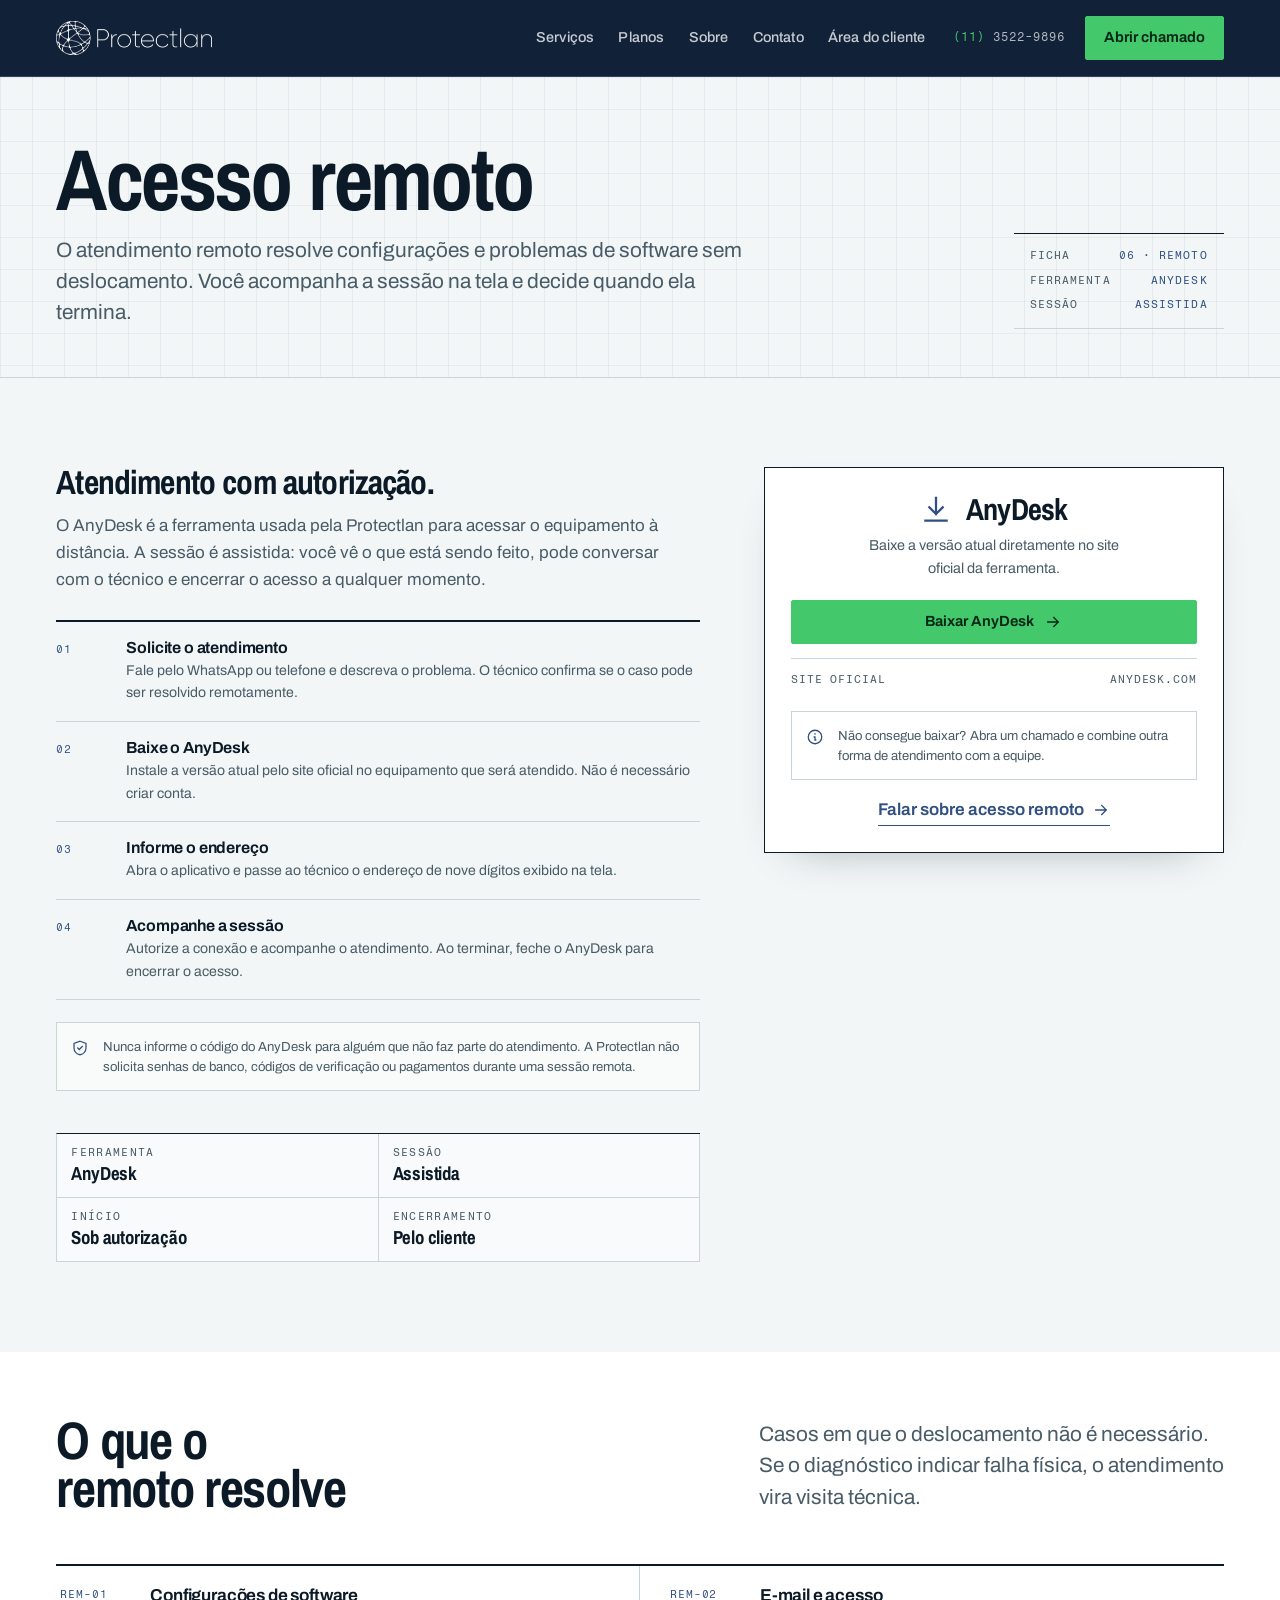
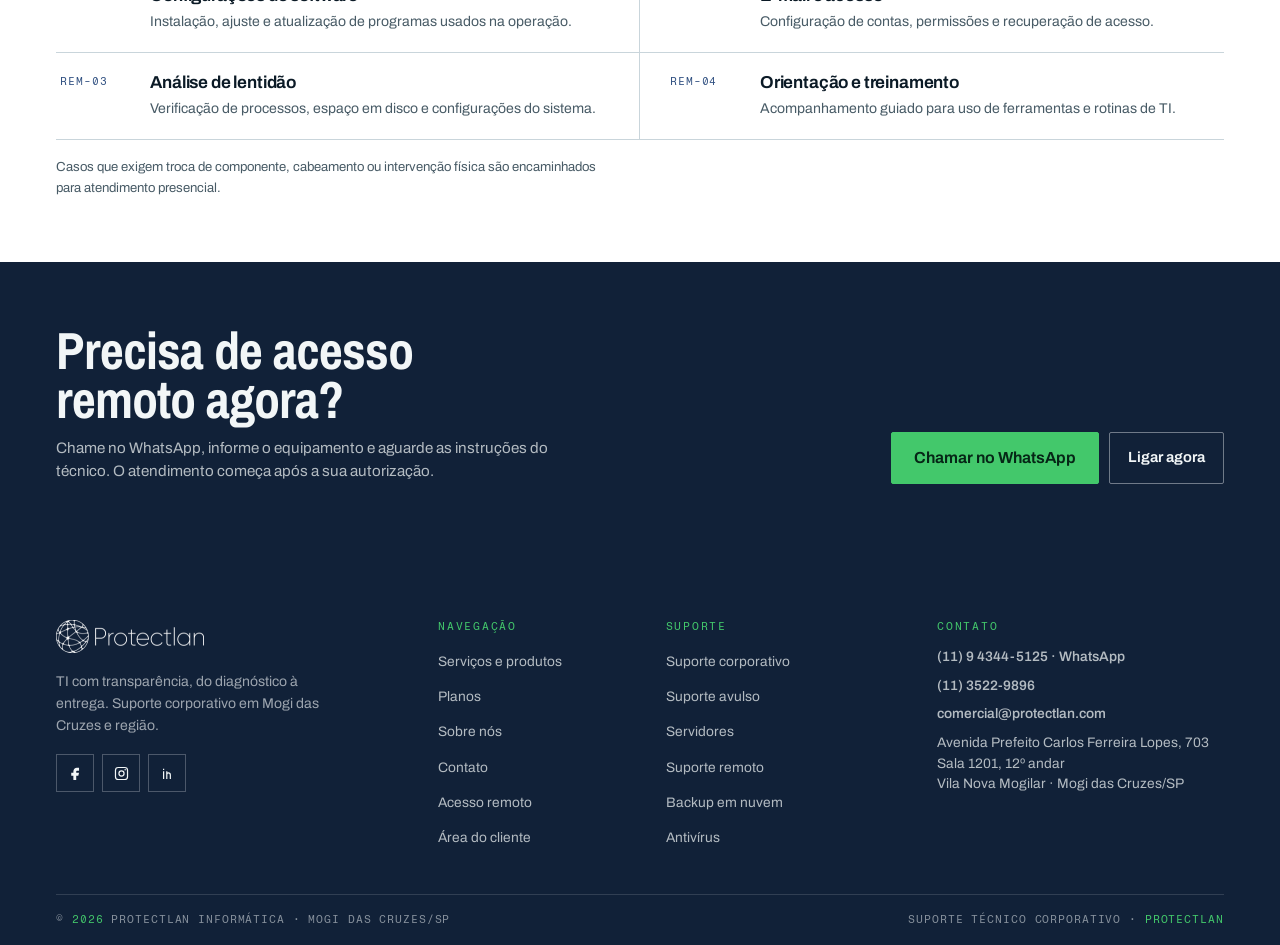
==== public/acesso-remoto.html @ d02d3105 "Site institucional da Protectlan" ====
<!DOCTYPE html>
<html lang="pt-BR" class="no-js">
<head>
<meta charset="utf-8">
<meta name="viewport" content="width=device-width, initial-scale=1">
<title>Acesso remoto — Protectlan Informática</title>
<meta name="description" content="Baixe o AnyDesk e saiba como funciona o atendimento remoto da Protectlan: sessão assistida, iniciada e encerrada com a sua autorização.">
<meta name="theme-color" content="#112138">
<meta property="og:type" content="website">
<meta property="og:locale" content="pt_BR">
<meta property="og:title" content="Acesso remoto — Protectlan Informática">
<meta property="og:description" content="Atendimento remoto com AnyDesk, sessão assistida e autorização do cliente.">
<link rel="icon" href="favicon.svg" type="image/svg+xml">
<link rel="preload" href="fonts/archivo-narrow-latin-wght-normal.woff2" as="font" type="font/woff2" crossorigin>
<link rel="preload" href="fonts/archivo-latin-wght-normal.woff2" as="font" type="font/woff2" crossorigin>
<link rel="stylesheet" href="assets/css/site.css">
<script>document.documentElement.classList.replace("no-js", "js");</script>
</head>
<body class="hide-float">
<a class="skip-link" href="#main">Pular para o conteúdo</a>

<header class="site-header" data-header>
  <div class="shell header-inner">
    <a class="brand" href="index.html" aria-label="Protectlan Informática — página inicial">
      <img src="brand/protectlan-branca.png" alt="Protectlan" width="296" height="66">
    </a>
    <nav class="nav" id="nav" aria-label="Navegação principal">
      <ul class="nav-list">
        <li><a href="servicos.html">Serviços</a></li>
        <li><a href="planos.html">Planos</a></li>
        <li><a href="sobre.html">Sobre</a></li>
        <li><a href="contato.html">Contato</a></li>
        <li><a href="area-cliente.html">Área do cliente</a></li>
        <li class="nav-mobile-only"><a href="tel:+551135229896">(11) 3522-9896</a></li>
      </ul>
      <div class="nav-foot">
        <a class="btn btn-primary" href="area-cliente.html#abrir">Abrir chamado
          <svg class="icon icon-arrow" viewBox="0 0 24 24" aria-hidden="true"><path d="M5 12h14M13 6l6 6-6 6"/></svg>
        </a>
      </div>
    </nav>
    <div class="header-actions">
      <a class="header-phone" href="tel:+551135229896"><span>(11)</span> 3522-9896</a>
      <a class="btn btn-primary header-cta" href="area-cliente.html#abrir">Abrir chamado</a>
    </div>
    <button class="menu-toggle" type="button" aria-expanded="false" aria-controls="nav" data-menu-toggle>
      <span class="sr-only">Abrir menu</span>
      <span class="menu-bars" aria-hidden="true"><i></i><i></i><i></i></span>
    </button>
  </div>
</header>

<main id="main">

  <section class="page-head sheet">
    <div class="shell page-head-grid">
      <div>
        <h1>Acesso remoto</h1>
        <p class="lede">O atendimento remoto resolve configurações e problemas de software sem deslocamento. Você acompanha a sessão na tela e decide quando ela termina.</p>
      </div>
      <div class="page-meta" role="group" aria-label="Informações da ficha de acesso remoto">
        <span class="meta-row"><span>Ficha</span><b>06 · Remoto</b></span>
        <span class="meta-row"><span>Ferramenta</span><b>AnyDesk</b></span>
        <span class="meta-row"><span>Sessão</span><b>Assistida</b></span>
      </div>
    </div>
  </section>

  <section class="section">
    <div class="shell remote-grid">
      <div data-reveal>
        <h2 class="h2-sm">Atendimento com autorização.</h2>
        <p class="remote-intro">O AnyDesk é a ferramenta usada pela Protectlan para acessar o equipamento à distância. A sessão é assistida: você vê o que está sendo feito, pode conversar com o técnico e encerrar o acesso a qualquer momento.</p>

        <div class="remote-steps">
          <article class="remote-step">
            <span class="step-code">01</span>
            <div>
              <h3>Solicite o atendimento</h3>
              <p>Fale pelo WhatsApp ou telefone e descreva o problema. O técnico confirma se o caso pode ser resolvido remotamente.</p>
            </div>
          </article>
          <article class="remote-step">
            <span class="step-code">02</span>
            <div>
              <h3>Baixe o AnyDesk</h3>
              <p>Instale a versão atual pelo site oficial no equipamento que será atendido. Não é necessário criar conta.</p>
            </div>
          </article>
          <article class="remote-step">
            <span class="step-code">03</span>
            <div>
              <h3>Informe o endereço</h3>
              <p>Abra o aplicativo e passe ao técnico o endereço de nove dígitos exibido na tela.</p>
            </div>
          </article>
          <article class="remote-step">
            <span class="step-code">04</span>
            <div>
              <h3>Acompanhe a sessão</h3>
              <p>Autorize a conexão e acompanhe o atendimento. Ao terminar, feche o AnyDesk para encerrar o acesso.</p>
            </div>
          </article>
        </div>

        <div class="security-note">
          <svg class="icon" viewBox="0 0 24 24" aria-hidden="true"><path d="M12 3l8 3v6c0 4.4-3.4 8.2-8 9-4.6-.8-8-4.6-8-9V6l8-3Z"/><path d="M9 12l2 2 4-4"/></svg>
          <span>Nunca informe o código do AnyDesk para alguém que não faz parte do atendimento. A Protectlan não solicita senhas de banco, códigos de verificação ou pagamentos durante uma sessão remota.</span>
        </div>

        <dl class="conditions">
          <div><dt>Ferramenta</dt><dd>AnyDesk</dd></div>
          <div><dt>Sessão</dt><dd>Assistida</dd></div>
          <div><dt>Início</dt><dd>Sob autorização</dd></div>
          <div><dt>Encerramento</dt><dd>Pelo cliente</dd></div>
        </dl>
      </div>

      <aside class="download-plate" data-reveal>
        <div class="download-head">
          <span class="download-mark" aria-hidden="true">
            <svg class="icon" viewBox="0 0 24 24"><path d="M12 3v12M7 10l5 5 5-5M4 20h16"/></svg>
          </span>
          <h2>AnyDesk</h2>
        </div>
        <p>Baixe a versão atual diretamente no site oficial da ferramenta.</p>
        <a class="btn btn-primary" href="https://anydesk.com/pt/downloads" target="_blank" rel="noopener">Baixar AnyDesk
          <svg class="icon icon-arrow" viewBox="0 0 24 24" aria-hidden="true"><path d="M5 12h14M13 6l6 6-6 6"/></svg>
        </a>
        <div class="download-meta">
          <span>Site oficial</span>
          <span>anydesk.com</span>
        </div>
        <div class="security-note download-note">
          <svg class="icon" viewBox="0 0 24 24" aria-hidden="true"><circle cx="12" cy="12" r="9"/><path d="M12 8h.01M11 12h1v4h1"/></svg>
          <span>Não consegue baixar? Abra um chamado e combine outra forma de atendimento com a equipe.</span>
        </div>
        <a class="link-arrow download-link" href="contato.html?assunto=acesso">Falar sobre acesso remoto <svg class="icon" viewBox="0 0 24 24" aria-hidden="true"><path d="M5 12h14M13 6l6 6-6 6"/></svg></a>
      </aside>
    </div>
  </section>

  <section class="section-tight band-white">
    <div class="shell">
      <div class="section-head" data-reveal>
        <h2>O que o remoto resolve</h2>
        <p class="lede">Casos em que o deslocamento não é necessário. Se o diagnóstico indicar falha física, o atendimento vira visita técnica.</p>
      </div>
      <div class="solution-grid" data-reveal>
        <article class="solution">
          <span class="solution-code">REM-01</span>
          <div><h3>Configurações de software</h3><p>Instalação, ajuste e atualização de programas usados na operação.</p></div>
        </article>
        <article class="solution">
          <span class="solution-code">REM-02</span>
          <div><h3>E-mail e acesso</h3><p>Configuração de contas, permissões e recuperação de acesso.</p></div>
        </article>
        <article class="solution">
          <span class="solution-code">REM-03</span>
          <div><h3>Análise de lentidão</h3><p>Verificação de processos, espaço em disco e configurações do sistema.</p></div>
        </article>
        <article class="solution">
          <span class="solution-code">REM-04</span>
          <div><h3>Orientação e treinamento</h3><p>Acompanhamento guiado para uso de ferramentas e rotinas de TI.</p></div>
        </article>
      </div>
      <p class="remote-footnote">Casos que exigem troca de componente, cabeamento ou intervenção física são encaminhados para atendimento presencial.</p>
    </div>
  </section>

  <section class="band band-ink section-tight">
    <div class="shell cta-strip">
      <div>
        <h2>Precisa de acesso remoto agora?</h2>
        <p>Chame no WhatsApp, informe o equipamento e aguarde as instruções do técnico. O atendimento começa após a sua autorização.</p>
      </div>
      <div class="actions">
        <a class="btn btn-primary btn-lg" href="https://wa.me/5511943445125?text=Ol%C3%A1%21%20Preciso%20de%20atendimento%20remoto%20da%20Protectlan." target="_blank" rel="noopener">Chamar no WhatsApp</a>
        <a class="btn btn-outline-light" href="tel:+551135229896">Ligar agora</a>
      </div>
    </div>
  </section>

</main>

<footer class="site-footer">
  <div class="shell">
    <div class="footer-grid">
      <div class="footer-brand">
        <img src="brand/protectlan-branca.png" alt="Protectlan" width="296" height="66" loading="lazy" decoding="async">
        <p>TI com transparência, do diagnóstico à entrega. Suporte corporativo em Mogi das Cruzes e região.</p>
        <div class="socials">
          <a href="https://www.facebook.com/Protectlan" target="_blank" rel="noopener" aria-label="Protectlan no Facebook"><svg class="icon" viewBox="0 0 24 24" aria-hidden="true"><path d="M14 8h3V4h-3c-2.8 0-5 2.2-5 5v2H6v4h3v6h4v-6h3l1-4h-4V9c0-.6.4-1 1-1Z" fill="currentColor" stroke="none"/></svg></a>
          <a href="https://www.instagram.com/protectlan.sp/" target="_blank" rel="noopener" aria-label="Protectlan no Instagram"><svg class="icon" viewBox="0 0 24 24" aria-hidden="true"><rect x="3.5" y="3.5" width="17" height="17" rx="4"/><circle cx="12" cy="12" r="3.6"/><circle cx="17.2" cy="6.8" r="1" fill="currentColor" stroke="none"/></svg></a>
          <a href="https://www.linkedin.com/company/protectlan" target="_blank" rel="noopener" aria-label="Protectlan no LinkedIn"><svg class="icon" viewBox="0 0 24 24" aria-hidden="true"><path d="M6.5 9.5V19M6.5 6.2v.1M11 19v-5.4c0-1.7 1-2.6 2.4-2.6 1.5 0 2.6 1 2.6 3V19M11 9.5V19"/></svg></a>
        </div>
      </div>
      <div class="footer-col">
        <h3>Navegação</h3>
        <ul>
          <li><a href="servicos.html">Serviços e produtos</a></li>
          <li><a href="planos.html">Planos</a></li>
          <li><a href="sobre.html">Sobre nós</a></li>
          <li><a href="contato.html">Contato</a></li>
          <li><a href="acesso-remoto.html">Acesso remoto</a></li>
          <li><a href="area-cliente.html">Área do cliente</a></li>
        </ul>
      </div>
      <div class="footer-col">
        <h3>Suporte</h3>
        <ul>
          <li><a href="servicos.html#corporativo">Suporte corporativo</a></li>
          <li><a href="servicos.html#avulso">Suporte avulso</a></li>
          <li><a href="servicos.html#servidores">Servidores</a></li>
          <li><a href="servicos.html#remoto">Suporte remoto</a></li>
          <li><a href="servicos.html#backup">Backup em nuvem</a></li>
          <li><a href="servicos.html#antivirus">Antivírus</a></li>
        </ul>
      </div>
      <div class="footer-col footer-contact">
        <h3>Contato</h3>
        <ul>
          <li><a href="https://wa.me/5511943445125" target="_blank" rel="noopener">(11) 9 4344-5125 · WhatsApp</a></li>
          <li><a href="tel:+551135229896">(11) 3522-9896</a></li>
          <li><a href="mailto:comercial@protectlan.com">comercial@protectlan.com</a></li>
          <li><address>Avenida Prefeito Carlos Ferreira Lopes, 703<br>Sala 1201, 12º andar<br>Vila Nova Mogilar · Mogi das Cruzes/SP</address></li>
        </ul>
      </div>
    </div>
    <div class="footer-bottom">
      <p>© <span data-year>2026</span> Protectlan Informática · Mogi das Cruzes/SP</p>
      <p>Suporte técnico corporativo · <span>Protectlan</span></p>
    </div>
  </div>
</footer>

<a class="wa-float" href="https://wa.me/5511943445125?text=Ol%C3%A1%21%20Vim%20pelo%20site%20da%20Protectlan%20e%20gostaria%20de%20falar%20sobre%20suporte%20de%20TI." target="_blank" rel="noopener" aria-label="Falar com a Protectlan no WhatsApp">
  <svg class="icon wa-icon" viewBox="0 0 24 24" aria-hidden="true"><path d="M20 11.2a7.7 7.7 0 0 1-11.4 6.8L4 19.5l1.5-4.4A7.7 7.7 0 1 1 20 11.2Z"/><path d="M9.2 8.6c.2 2.7 2.1 4.8 4.8 5.2"/></svg>
  <span>WhatsApp</span>
</a>

<script src="assets/js/site.js"></script>
</body>
</html>
---- public/assets/css/site.css ----
/* ==========================================================================
   Protectlan — Catálogo Técnico
   Static, multipage, no build step. One stylesheet for every surface.
   ========================================================================== */

@font-face {
  font-family: "Archivo";
  src: url("../../fonts/archivo-latin-wght-normal.woff2") format("woff2");
  font-weight: 100 900;
  font-style: normal;
  font-display: swap;
}
@font-face {
  font-family: "Archivo Narrow";
  src: url("../../fonts/archivo-narrow-latin-wght-normal.woff2") format("woff2");
  font-weight: 100 900;
  font-style: normal;
  font-display: swap;
}
@font-face {
  font-family: "Fragment Mono";
  src: url("../../fonts/fragment-mono-latin-400-normal.woff2") format("woff2");
  font-weight: 400;
  font-style: normal;
  font-display: swap;
}

:root {
  --paper: #f2f6f7;
  --paper-2: #e8eef0;
  --sheet: #ffffff;
  --ink: #0b1a26;
  --navy: #112138;
  --blue: #305081;
  --blue-soft: #dbe5ec;
  --green: #43c86b;
  --green-dark: #217a44;
  --green-ink: #062616;
  --yellow: #ffe45e;
  --rule: #c9d5db;
  --rule-soft: #dfe7ea;
  --muted: #485b66;
  --muted-2: #5f727c;
  --danger: #a3261d;
  --danger-soft: #fbeae8;
  --focus: #1f5fbf;

  --font-body: "Archivo", "Segoe UI", Arial, sans-serif;
  --font-display: "Archivo Narrow", "Arial Narrow", Arial, sans-serif;
  --font-mono: "Fragment Mono", "Courier New", monospace;

  --shell: 1320px;
  --gutter: clamp(20px, 4.4vw, 64px);
  --header-h: 76px;
  --radius: 2px;

  --step--1: 0.78rem;
  --step-0: 1.0625rem;
  --step-1: clamp(1.2rem, 1.05rem + 0.55vw, 1.45rem);
  --step-2: clamp(1.55rem, 1.25rem + 1.2vw, 2.1rem);
  --step-3: clamp(2.1rem, 1.5rem + 2.6vw, 3.3rem);
  --step-4: clamp(2.8rem, 1.7rem + 4.7vw, 5.4rem);

  --space-1: 0.4rem;
  --space-2: 0.75rem;
  --space-3: 1.15rem;
  --space-4: 1.75rem;
  --space-5: 2.6rem;
  --space-6: clamp(3.5rem, 7vw, 7rem);

  --shadow-plate: 0 30px 70px -42px rgba(11, 26, 38, 0.55);
  --shadow-soft: 0 18px 44px -30px rgba(11, 26, 38, 0.45);
}

/* Reset ------------------------------------------------------------------ */
*,
*::before,
*::after { box-sizing: border-box; }

html {
  color: var(--ink);
  -webkit-text-size-adjust: 100%;
  scroll-behavior: smooth;
  scroll-padding-top: calc(var(--header-h) + 24px);
}

body {
  margin: 0;
  background: var(--paper);
  color: var(--ink);
  font-family: var(--font-body);
  font-size: var(--step-0);
  line-height: 1.6;
  text-rendering: optimizeLegibility;
  -webkit-font-smoothing: antialiased;
  overflow-x: hidden;
}

body.nav-open { overflow: hidden; }

img,
svg { max-width: 100%; }

img { height: auto; display: block; }

h1, h2, h3, h4, p, ul, ol, dl, dd, figure, blockquote { margin: 0; }

ul, ol { padding: 0; list-style: none; }

a {
  color: var(--blue);
  text-decoration-thickness: 1px;
  text-underline-offset: 4px;
}

a:hover { color: var(--ink); }

button,
input,
select,
textarea { font: inherit; color: inherit; }

button { cursor: pointer; }

::selection {
  background: var(--yellow);
  color: var(--ink);
}

:focus-visible {
  outline: 2px solid var(--focus);
  outline-offset: 3px;
  border-radius: 1px;
}

.site-header :focus-visible,
.band-ink :focus-visible,
.site-footer :focus-visible {
  outline-color: var(--yellow);
}

html {
  scrollbar-color: var(--blue) var(--paper-2);
  scrollbar-width: thin;
}
::-webkit-scrollbar { width: 12px; height: 12px; }
::-webkit-scrollbar-track { background: var(--paper-2); }
::-webkit-scrollbar-thumb {
  background: var(--blue);
  border: 3px solid var(--paper-2);
}

/* Utilities --------------------------------------------------------------- */
.shell {
  width: min(calc(100% - (var(--gutter) * 2)), var(--shell));
  margin-inline: auto;
}

.sr-only {
  position: absolute;
  width: 1px; height: 1px;
  padding: 0; margin: -1px;
  overflow: hidden;
  clip: rect(0 0 0 0);
  white-space: nowrap;
  border: 0;
}

.skip-link {
  position: fixed;
  top: 10px; left: 10px;
  z-index: 200;
  transform: translateY(-180%);
  background: var(--yellow);
  color: var(--ink);
  padding: 12px 18px;
  font-family: var(--font-mono);
  font-size: 0.8rem;
  text-decoration: none;
  border: 1px solid var(--ink);
}
.skip-link:focus { transform: translateY(0); }

.mono {
  font-family: var(--font-mono);
  font-size: 0.75rem;
  letter-spacing: 0.14em;
  text-transform: uppercase;
}

.icon {
  width: 18px;
  height: 18px;
  flex: none;
  fill: none;
  stroke: currentColor;
  stroke-width: 1.7;
  stroke-linecap: square;
  stroke-linejoin: miter;
}

.icon--sm { width: 14px; height: 14px; }
.icon--lg { width: 22px; height: 22px; }

.sheet {
  background-color: var(--paper);
  background-image:
    linear-gradient(to right, rgba(48, 80, 129, 0.07) 1px, transparent 1px),
    linear-gradient(to bottom, rgba(48, 80, 129, 0.07) 1px, transparent 1px);
  background-size: 32px 32px;
}

.band { padding-block: var(--space-6); }
.band-ink {
  background: var(--navy);
  color: var(--paper);
}
.band-ink a { color: var(--paper); }
.band-blue {
  background: var(--blue);
  color: var(--sheet);
}
.band-blue a { color: var(--sheet); }
.band-white { background: var(--sheet); }

.cta-strip {
  display: grid;
  grid-template-columns: minmax(0, 1.4fr) auto;
  gap: clamp(24px, 4vw, 60px);
  align-items: end;
}
.cta-strip h2 {
  max-width: 16ch;
  font-family: var(--font-display);
  font-size: clamp(2rem, 1.5rem + 2.2vw, 3.4rem);
  font-weight: 700;
  line-height: 0.95;
  letter-spacing: -0.02em;
}
.cta-strip p {
  margin-top: 12px;
  max-width: 56ch;
  color: rgba(242, 246, 247, 0.72);
  font-size: 0.95rem;
  line-height: 1.55;
}
.cta-strip .actions {
  display: flex;
  flex-wrap: wrap;
  gap: 10px;
}

.rule-top { border-top: 1px solid var(--rule); }
.rule-ink { border-top: 2px solid var(--ink); }

/* Typography -------------------------------------------------------------- */
.display {
  font-family: var(--font-display);
  font-weight: 700;
  line-height: 0.9;
  letter-spacing: -0.025em;
  text-wrap: balance;
}

h1, .h1 {
  font-family: var(--font-display);
  font-weight: 700;
  font-size: var(--step-4);
  line-height: 0.88;
  letter-spacing: -0.03em;
  text-wrap: balance;
}

h2, .h2 {
  font-family: var(--font-display);
  font-weight: 700;
  font-size: var(--step-3);
  line-height: 0.92;
  letter-spacing: -0.025em;
  text-wrap: balance;
}

h3, .h3 {
  font-family: var(--font-body);
  font-weight: 650;
  font-size: var(--step-1);
  line-height: 1.2;
  letter-spacing: -0.01em;
}

.lede {
  font-size: clamp(1.1rem, 1rem + 0.5vw, 1.3rem);
  line-height: 1.5;
  color: var(--muted);
  max-width: 60ch;
}

.text-blue { color: var(--blue); }
.text-green { color: var(--green-dark); }
.text-muted { color: var(--muted); }

.code {
  font-family: var(--font-mono);
  font-size: 0.75rem;
  letter-spacing: 0.12em;
  color: var(--blue);
  white-space: nowrap;
}

/* Header ------------------------------------------------------------------ */
.site-header {
  position: sticky;
  top: 0;
  z-index: 90;
  background: var(--navy);
  color: var(--paper);
  border-bottom: 1px solid rgba(242, 246, 247, 0.16);
  transition: box-shadow 180ms ease, background-color 180ms ease;
}
.site-header.is-stuck {
  box-shadow: 0 18px 40px -32px rgba(0, 0, 0, 0.8);
  background: #0c1927;
}

.header-inner {
  height: var(--header-h);
  display: flex;
  align-items: center;
  gap: 28px;
}

.brand {
  display: inline-flex;
  align-items: center;
  color: var(--paper);
  flex: none;
}
.brand img {
  width: 156px;
  height: auto;
}

.nav {
  margin-left: auto;
  display: flex;
  align-items: center;
  gap: 30px;
}

.nav-list {
  display: flex;
  align-items: center;
  gap: clamp(14px, 1.9vw, 30px);
}

.nav-list a {
  position: relative;
  display: inline-block;
  padding: 8px 0;
  color: rgba(242, 246, 247, 0.8);
  font-size: 0.9rem;
  font-weight: 520;
  letter-spacing: 0.01em;
  text-decoration: none;
  transition: color 160ms ease;
}
.nav-list a:hover { color: var(--sheet); }
.nav-list a[aria-current="page"] { color: var(--sheet); }
.nav-list a[aria-current="page"]::after {
  content: "";
  position: absolute;
  left: 0; right: 0; bottom: 0;
  height: 2px;
  background: var(--green);
}
.nav-list a::after {
  content: "";
  position: absolute;
  left: 0; right: 100%; bottom: 0;
  height: 2px;
  background: var(--green);
  transition: right 220ms cubic-bezier(0.2, 0.8, 0.2, 1);
}
.nav-list a:hover::after { right: 0; }
.nav-list a[aria-current="page"]:hover::after { right: 0; }

.nav-mobile-only,
.nav-foot { display: none; }

.header-actions {
  display: flex;
  align-items: center;
  gap: 20px;
  flex: none;
}

.header-phone {
  color: rgba(242, 246, 247, 0.72);
  font-family: var(--font-mono);
  font-size: 0.75rem;
  letter-spacing: 0.08em;
  text-decoration: none;
  white-space: nowrap;
}
.header-phone span { color: var(--green); }
.header-phone:hover { color: var(--sheet); }

.header-cta {
  padding: 11px 16px;
  font-size: 0.82rem;
}

.menu-toggle {
  display: none;
  width: 44px;
  height: 44px;
  margin-left: auto;
  padding: 0;
  background: transparent;
  border: 1px solid rgba(242, 246, 247, 0.32);
  border-radius: var(--radius);
  color: var(--paper);
  align-items: center;
  justify-content: center;
  flex: none;
}

.menu-bars {
  display: grid;
  gap: 4px;
  width: 18px;
}
.menu-bars i {
  display: block;
  height: 1.5px;
  background: currentColor;
  transition: transform 200ms ease, opacity 200ms ease;
}
body.nav-open .menu-bars i:nth-child(1) { transform: translateY(5.5px) rotate(45deg); }
body.nav-open .menu-bars i:nth-child(2) { opacity: 0; }
body.nav-open .menu-bars i:nth-child(3) { transform: translateY(-5.5px) rotate(-45deg); }

/* Buttons ----------------------------------------------------------------- */
.btn {
  display: inline-flex;
  align-items: center;
  justify-content: center;
  gap: 10px;
  min-height: 44px;
  padding: 12px 18px;
  border: 1px solid transparent;
  border-radius: var(--radius);
  font-family: var(--font-body);
  font-size: 0.92rem;
  font-weight: 640;
  line-height: 1.2;
  text-align: center;
  text-decoration: none;
  white-space: nowrap;
  transition: background-color 160ms ease, color 160ms ease,
              border-color 160ms ease, transform 160ms ease;
}
.btn:active { transform: translateY(1px); }

.btn-primary {
  background: var(--green);
  border-color: var(--green);
  color: var(--green-ink);
}
.btn-primary:hover {
  background: #52d67a;
  border-color: #52d67a;
  color: var(--green-ink);
}
.band-ink .btn-primary,
.band-ink .btn-primary:hover,
.band-blue .btn-primary,
.band-blue .btn-primary:hover,
.site-footer .btn-primary,
.site-footer .btn-primary:hover {
  color: var(--green-ink);
}

.band-ink .btn-light,
.band-blue .btn-light,
.site-footer .btn-light {
  color: var(--ink);
}

.btn-ghost {
  background: transparent;
  border-color: var(--ink);
  color: var(--ink);
}
.btn-ghost:hover {
  background: var(--ink);
  border-color: var(--ink);
  color: var(--sheet);
}

.btn-blue {
  background: var(--blue);
  border-color: var(--blue);
  color: var(--sheet);
}
.btn-blue:hover { background: var(--ink); border-color: var(--ink); color: var(--sheet); }

.btn-light {
  background: var(--paper);
  border-color: var(--paper);
  color: var(--ink);
}
.btn-light:hover { background: var(--yellow); border-color: var(--yellow); color: var(--ink); }

.btn-outline-light {
  background: transparent;
  border-color: rgba(242, 246, 247, 0.42);
  color: var(--paper);
}
.btn-outline-light:hover {
  background: rgba(242, 246, 247, 0.1);
  border-color: var(--paper);
  color: var(--sheet);
}

.btn-lg {
  min-height: 52px;
  padding: 15px 22px;
  font-size: 1rem;
}

.btn-sm {
  min-height: 38px;
  padding: 9px 13px;
  font-size: 0.82rem;
}

.btn .icon { transition: transform 180ms ease; }
.btn:hover .icon-arrow { transform: translateX(3px); }

.link-arrow {
  display: inline-flex;
  align-items: center;
  gap: 8px;
  font-weight: 620;
  text-decoration: none;
  border-bottom: 1px solid currentColor;
  padding-bottom: 2px;
}
.link-arrow .icon { transition: transform 180ms ease; }
.link-arrow:hover .icon { transform: translateX(3px); }

/* Hero -------------------------------------------------------------------- */
.hero {
  position: relative;
  padding-block: clamp(34px, 5vw, 64px) clamp(56px, 7vw, 92px);
  border-bottom: 1px solid var(--rule);
}

.hero-grid {
  display: grid;
  grid-template-columns: minmax(0, 5fr) minmax(0, 7fr);
  gap: clamp(30px, 4.5vw, 72px);
  align-items: center;
}

.hero-copy { min-width: 0; }

.hero h1 {
  max-width: 12ch;
}

.hero h1 .ink-blue {
  color: var(--blue);
}

.hero-sub {
  margin-top: var(--space-4);
  max-width: 46ch;
  font-size: clamp(1.02rem, 0.98rem + 0.3vw, 1.15rem);
  line-height: 1.55;
  color: var(--muted);
}

.hero-actions {
  display: flex;
  flex-wrap: wrap;
  gap: 12px;
  margin-top: var(--space-4);
}

.conditions {
  display: grid;
  grid-template-columns: repeat(2, minmax(0, 1fr));
  margin-top: var(--space-5);
  border-top: 1px solid var(--ink);
  border-left: 1px solid var(--rule);
  background: rgba(255, 255, 255, 0.44);
}
.conditions > div {
  padding: 12px 14px 13px;
  border-right: 1px solid var(--rule);
  border-bottom: 1px solid var(--rule);
}
.conditions dt {
  font-family: var(--font-mono);
  font-size: 0.6875rem;
  line-height: 1.3;
  letter-spacing: 0.12em;
  text-transform: uppercase;
  color: var(--muted);
}
.conditions dd {
  margin-top: 3px;
  font-family: var(--font-display);
  font-weight: 700;
  font-size: 1.18rem;
  line-height: 1.1;
  letter-spacing: -0.01em;
}

/* Diagram plate ----------------------------------------------------------- */
.plate {
  background: var(--sheet);
  border: 1px solid var(--ink);
  box-shadow: var(--shadow-plate);
  min-width: 0;
}

.plate-head,
.plate-foot {
  display: flex;
  align-items: center;
  justify-content: space-between;
  gap: 16px;
  font-family: var(--font-mono);
  font-size: 0.6875rem;
  line-height: 1.3;
  letter-spacing: 0.12em;
  text-transform: uppercase;
}
.plate-head {
  padding: 12px 16px;
  border-bottom: 1px solid var(--rule);
  color: var(--muted);
}
.plate-head b { color: var(--ink); font-weight: 400; }
.plate-live {
  display: inline-flex;
  align-items: center;
  gap: 7px;
  color: var(--green-dark);
  white-space: nowrap;
}
.plate-live i {
  width: 7px; height: 7px;
  background: var(--green);
  border-radius: 50%;
  box-shadow: 0 0 0 3px rgba(67, 200, 107, 0.16);
}
.plate-canvas {
  position: relative;
  background: #fbfdfe;
  overflow: hidden;
}
.iso { display: block; width: 100%; height: auto; }
.plate-foot {
  padding: 9px 16px;
  border-top: 1px solid var(--rule);
  color: var(--muted);
  font-size: 0.6875rem;
}
.plate-foot b { color: var(--blue); font-weight: 400; }

.plate-readout {
  display: grid;
  grid-template-columns: 46px minmax(0, 1fr) auto;
  align-items: center;
  gap: 14px;
  padding: 12px 16px;
  border-top: 1px solid var(--rule);
  background: #f7fafb;
}
.readout-code {
  font-family: var(--font-mono);
  font-size: 0.9rem;
  color: var(--blue);
  border-right: 1px solid var(--rule);
  padding-right: 12px;
}
.readout-title {
  display: block;
  font-size: 0.82rem;
  font-weight: 680;
  line-height: 1.2;
}
.readout-text {
  display: block;
  margin-top: 2px;
  font-size: 0.76rem;
  line-height: 1.35;
  color: var(--muted);
}
.readout-link {
  font-family: var(--font-mono);
  font-size: 0.6875rem;
  letter-spacing: 0.08em;
  text-transform: uppercase;
  text-decoration: none;
  border-bottom: 1px solid currentColor;
  padding-bottom: 2px;
  white-space: nowrap;
}

.callout {
  position: absolute;
  z-index: 2;
  display: inline-flex;
  align-items: center;
  gap: 7px;
  padding: 6px 8px;
  background: var(--ink);
  border: 1px solid var(--ink);
  border-radius: var(--radius);
  color: var(--sheet);
  font-family: var(--font-mono);
  font-size: 0.6875rem;
  line-height: 1;
  letter-spacing: 0.08em;
  text-transform: uppercase;
  white-space: nowrap;
  box-shadow: 0 7px 18px -10px rgba(11, 26, 38, 0.65);
  transition: background-color 160ms ease, color 160ms ease,
              border-color 160ms ease, transform 160ms ease;
}
.callout span {
  color: var(--yellow);
  font-size: 0.6875rem;
}
.callout:hover,
.callout:focus-visible,
.callout.is-active {
  background: var(--green);
  border-color: var(--ink);
  color: var(--ink);
  transform: translateY(-1px);
}
.callout:hover span,
.callout:focus-visible span,
.callout.is-active span { color: var(--ink); }
.callout.is-active { box-shadow: 0 0 0 3px rgba(67, 200, 107, 0.22); }

.callout-remoto { left: 4%; top: 64%; }
.callout-servidores { left: 51%; top: 30%; }
.callout-backup { left: 69%; top: 5%; }
.callout-seguranca { left: 2%; top: 38%; }
.callout-cabeamento { left: 63%; top: 78%; }

.plate-index { display: none; }

/* Diagram drawing */
.js .iso-node {
  transition: opacity 240ms ease;
}
.iso-node .node-glow {
  opacity: 0;
  transition: opacity 220ms ease;
}
.iso-node.is-active .node-glow { opacity: 1; }
.iso-node.is-dim { opacity: 0.45; }
.iso-links path {
  stroke-dasharray: 5 6;
  animation: dash-flow 22s linear infinite;
}
@keyframes dash-flow { to { stroke-dashoffset: -220; } }

.plate {
  animation: plate-in 620ms cubic-bezier(0.16, 1, 0.3, 1) both;
}
@keyframes plate-in {
  from { opacity: 0; transform: translateY(16px); }
  to { opacity: 1; transform: translateY(0); }
}

.js .callout {
  animation: callout-in 460ms cubic-bezier(0.16, 1, 0.3, 1) both;
}
.js .callout-remoto { animation-delay: 160ms; }
.js .callout-servidores { animation-delay: 220ms; }
.js .callout-backup { animation-delay: 280ms; }
.js .callout-seguranca { animation-delay: 340ms; }
.js .callout-cabeamento { animation-delay: 400ms; }
@keyframes callout-in {
  from { opacity: 0; transform: translateY(6px); }
  to { opacity: 1; transform: translateY(0); }
}

/* Section scaffolding ----------------------------------------------------- */
.section { padding-block: var(--space-6); }
.section-tight { padding-block: clamp(2.8rem, 5vw, 4.5rem); }

.section-head {
  display: grid;
  grid-template-columns: minmax(0, 7fr) minmax(0, 5fr);
  gap: clamp(20px, 4vw, 64px);
  align-items: end;
  margin-bottom: clamp(30px, 4vw, 52px);
}
.section-head h2 { max-width: 16ch; }
.section-head .lede { max-width: 48ch; justify-self: end; }

.h2-sm { font-size: var(--step-2); }

/* Index rows -------------------------------------------------------------- */
.index-list { border-top: 2px solid var(--ink); }

.index-row {
  display: grid;
  grid-template-columns: 92px minmax(0, 1.25fr) minmax(0, 0.9fr) 40px;
  gap: 24px;
  align-items: center;
  padding: 22px 14px 22px 4px;
  border-bottom: 1px solid var(--rule);
  color: var(--ink);
  text-decoration: none;
  transition: background-color 200ms ease, color 200ms ease, padding-left 200ms ease;
}
.index-row:hover,
.index-row:focus-visible {
  background: var(--blue);
  color: var(--sheet);
  padding-left: 14px;
}
.index-row .row-code {
  font-family: var(--font-mono);
  font-size: 0.6875rem;
  letter-spacing: 0.1em;
  color: var(--blue);
  transition: color 200ms ease;
}
.index-row:hover .row-code,
.index-row:focus-visible .row-code { color: var(--yellow); }
.row-name {
  font-family: var(--font-display);
  font-size: clamp(1.35rem, 1.1rem + 0.7vw, 1.7rem);
  font-weight: 700;
  line-height: 1.05;
  letter-spacing: -0.01em;
}
.row-desc {
  font-size: 0.9rem;
  line-height: 1.45;
  color: var(--muted);
  transition: color 200ms ease;
}
.index-row:hover .row-desc,
.index-row:focus-visible .row-desc { color: rgba(242, 246, 247, 0.78); }
.row-arrow {
  justify-self: end;
  color: var(--blue);
  transition: color 200ms ease, transform 200ms ease;
}
.index-row:hover .row-arrow,
.index-row:focus-visible .row-arrow {
  color: var(--green);
  transform: translateX(4px);
}

/* Blue field -------------------------------------------------------------- */
.consult {
  position: relative;
  overflow: hidden;
}
.consult .shell {
  display: grid;
  grid-template-columns: minmax(0, 7fr) minmax(0, 5fr);
  gap: clamp(30px, 5vw, 80px);
  align-items: center;
}
.consult h2 {
  max-width: 17ch;
  font-size: clamp(2.4rem, 1.8rem + 2.8vw, 4rem);
}
.consult p {
  margin-top: var(--space-3);
  max-width: 56ch;
  color: rgba(255, 255, 255, 0.82);
}
.consult .actions {
  display: flex;
  flex-wrap: wrap;
  gap: 12px;
  margin-top: var(--space-4);
}
.consult-notes {
  display: flex;
  flex-wrap: wrap;
  gap: 10px 26px;
  margin-top: var(--space-4);
  font-family: var(--font-mono);
  font-size: 0.6875rem;
  letter-spacing: 0.1em;
  text-transform: uppercase;
  color: rgba(255, 255, 255, 0.66);
}
.consult-notes span { display: inline-flex; align-items: center; gap: 7px; }
.consult-notes span::before {
  content: "";
  width: 5px; height: 5px;
  background: var(--green);
}

.stamp-wrap {
  display: flex;
  justify-content: center;
  align-items: center;
  min-height: 250px;
}
.stamp {
  transform: rotate(-4deg);
  border: 2px solid var(--yellow);
  padding: 8px;
  color: var(--yellow);
  text-align: center;
  width: min(100%, 300px);
}
.stamp-inner {
  border: 1px solid currentColor;
  padding: 22px 16px 18px;
}
.stamp-kicker {
  font-family: var(--font-mono);
  font-size: 0.6875rem;
  letter-spacing: 0.24em;
  text-transform: uppercase;
}
.stamp-title {
  margin-top: 8px;
  font-family: var(--font-display);
  font-weight: 700;
  font-size: 2.15rem;
  line-height: 0.9;
  letter-spacing: -0.02em;
  text-transform: uppercase;
}
.stamp-line {
  margin-top: 14px;
  padding-top: 9px;
  border-top: 1px solid currentColor;
  font-family: var(--font-mono);
  font-size: 0.6875rem;
  letter-spacing: 0.12em;
  text-transform: uppercase;
  opacity: 0.85;
}

/* Solutions --------------------------------------------------------------- */
.solution-grid {
  display: grid;
  grid-template-columns: repeat(2, minmax(0, 1fr));
  border-top: 2px solid var(--ink);
}
.solution {
  display: grid;
  grid-template-columns: 72px minmax(0, 1fr);
  gap: 18px;
  padding: 20px 22px 20px 4px;
  border-bottom: 1px solid var(--rule);
}
.solution:nth-child(odd) {
  border-right: 1px solid var(--rule);
  padding-right: 30px;
}
.solution:nth-child(even) { padding-left: 30px; }
.solution-code {
  font-family: var(--font-mono);
  font-size: 0.6875rem;
  line-height: 1.55;
  letter-spacing: 0.08em;
  color: var(--blue);
}
.solution h3 { font-size: 1.08rem; }
.solution p {
  margin-top: 4px;
  font-size: 0.88rem;
  line-height: 1.5;
  color: var(--muted);
}
.solution-cta {
  display: flex;
  flex-direction: column;
  justify-content: center;
  gap: 8px;
  padding: 20px 22px 20px 30px;
  border-bottom: 1px solid var(--rule);
}
.solution-cta p {
  margin: 0;
  font-family: var(--font-display);
  font-size: 1.5rem;
  font-weight: 700;
  line-height: 1.05;
  letter-spacing: -0.01em;
  color: var(--ink);
}

/* Product plates ---------------------------------------------------------- */
.product-wall {
  display: grid;
  grid-template-columns: minmax(0, 7fr) minmax(0, 5fr);
  gap: 18px;
  align-items: stretch;
}
.product-plate {
  display: flex;
  flex-direction: column;
  background: var(--sheet);
  border: 1px solid var(--ink);
  min-width: 0;
}
.product-plate--feature { grid-row: span 2; }
.product-media {
  flex: 1;
  display: flex;
  align-items: center;
  justify-content: center;
  min-height: 180px;
  padding: 18px;
  background:
    linear-gradient(to right, rgba(48, 80, 129, 0.05) 1px, transparent 1px),
    linear-gradient(to bottom, rgba(48, 80, 129, 0.05) 1px, transparent 1px),
    #fbfdfe;
  background-size: 24px 24px;
  border-bottom: 1px solid var(--rule);
}
.product-plate--feature .product-media { min-height: 380px; }
.product-media img {
  max-height: 290px;
  width: auto;
  object-fit: contain;
  filter: drop-shadow(0 18px 22px rgba(11, 26, 38, 0.16));
}
.product-plate--feature .product-media img { max-height: 410px; }
.product-body { padding: 18px 20px 20px; }
.product-body .code { display: block; margin-bottom: 6px; }
.product-body h3 { font-size: 1.25rem; }
.product-body p {
  margin-top: 6px;
  font-size: 0.88rem;
  line-height: 1.5;
  color: var(--muted);
}
.product-body .link-arrow { margin-top: 12px; font-size: 0.85rem; }
.product-stack {
  display: grid;
  grid-template-rows: repeat(2, minmax(0, 1fr));
  gap: 18px;
  min-height: 0;
}
.product-stack .product-media { min-height: 120px; padding: 12px; }
.product-stack .product-media img { max-height: 110px; }

/* Plans ------------------------------------------------------------------- */
.plan-split {
  display: grid;
  grid-template-columns: repeat(2, minmax(0, 1fr));
  border: 1px solid var(--ink);
  background: var(--sheet);
}
.plan {
  padding: clamp(24px, 3.4vw, 42px);
  min-width: 0;
}
.plan + .plan { border-left: 1px solid var(--ink); }
.plan--premium { background: #f8fafb; }
.plan-top {
  display: flex;
  align-items: baseline;
  justify-content: space-between;
  gap: 16px;
  padding-bottom: 16px;
  border-bottom: 1px solid var(--rule);
}
.plan h3 {
  font-family: var(--font-display);
  font-size: clamp(1.7rem, 1.4rem + 1vw, 2.3rem);
  font-weight: 700;
  line-height: 1;
  letter-spacing: -0.02em;
}
.plan-for {
  margin-top: 10px;
  font-family: var(--font-mono);
  font-size: 0.6875rem;
  letter-spacing: 0.1em;
  text-transform: uppercase;
  color: var(--blue);
}
.plan p { margin-top: 14px; color: var(--muted); font-size: 0.94rem; }
.plan-list {
  margin-top: 18px;
  border-top: 1px solid var(--rule);
}
.plan-list li {
  display: grid;
  grid-template-columns: 20px minmax(0, 1fr);
  gap: 10px;
  padding: 9px 0;
  border-bottom: 1px solid var(--rule-soft);
  font-size: 0.9rem;
  line-height: 1.45;
}
.plan-list .icon { color: var(--green-dark); margin-top: 3px; }
.plan .btn { margin-top: 22px; width: 100%; }
.plan-note {
  margin-top: 12px;
  font-family: var(--font-mono);
  font-size: 0.6875rem;
  letter-spacing: 0.08em;
  text-transform: uppercase;
  color: var(--muted-2);
  text-align: center;
}

/* Client band ------------------------------------------------------------- */
.client-band .shell {
  display: grid;
  grid-template-columns: minmax(0, 7fr) minmax(0, 5fr);
  gap: clamp(30px, 5vw, 80px);
  align-items: center;
}
.client-band h2 { max-width: 16ch; }
.client-band p {
  margin-top: var(--space-3);
  max-width: 52ch;
  color: rgba(242, 246, 247, 0.72);
}
.client-band .actions {
  display: flex;
  flex-wrap: wrap;
  gap: 12px;
  margin-top: var(--space-4);
}
.client-note {
  margin-top: 16px;
  max-width: 58ch;
  font-family: var(--font-mono);
  font-size: 0.75rem;
  line-height: 1.6;
  letter-spacing: 0.04em;
  color: rgba(242, 246, 247, 0.5);
}

.protocol-stub {
  position: relative;
  background: var(--paper);
  color: var(--ink);
  border: 1px solid var(--paper);
  padding: 22px 24px 20px;
  transform: rotate(1.2deg);
  box-shadow: 0 40px 80px -50px rgba(11, 26, 38, 0.7);
}
.protocol-stub::before,
.protocol-stub::after {
  content: "";
  position: absolute;
  width: 16px; height: 16px;
  background: var(--navy);
  border-radius: 50%;
  top: 50%;
  transform: translateY(-50%);
}
.protocol-stub::before { left: -9px; }
.protocol-stub::after { right: -9px; }
.stub-top {
  display: flex;
  align-items: center;
  justify-content: space-between;
  gap: 12px;
  padding-bottom: 10px;
  border-bottom: 1px dashed var(--rule);
  font-family: var(--font-mono);
  font-size: 0.6875rem;
  letter-spacing: 0.12em;
  text-transform: uppercase;
  color: var(--muted);
}
.stub-top b { color: var(--green-dark); font-weight: 400; }
.stub-code {
  margin-top: 18px;
  font-family: var(--font-mono);
  font-size: clamp(1.5rem, 1.1rem + 1.4vw, 2.15rem);
  line-height: 1;
  letter-spacing: 0.04em;
  color: var(--ink);
}
.stub-code span { color: var(--blue); }
.stub-subject {
  margin-top: 8px;
  font-family: var(--font-display);
  font-size: 1.35rem;
  font-weight: 700;
  line-height: 1.05;
  letter-spacing: -0.01em;
}
.stub-meta {
  display: grid;
  grid-template-columns: repeat(3, minmax(0, 1fr));
  gap: 8px;
  margin-top: 18px;
  padding-top: 12px;
  border-top: 1px dashed var(--rule);
}
.stub-meta dt {
  font-family: var(--font-mono);
  font-size: 0.6875rem;
  letter-spacing: 0.1em;
  text-transform: uppercase;
  color: var(--muted-2);
}
.stub-meta dd {
  margin-top: 2px;
  font-size: 0.78rem;
  font-weight: 600;
}
.stub-stamp {
  position: absolute;
  right: 18px;
  bottom: 16px;
  transform: rotate(-6deg);
  border: 2px solid var(--green);
  color: var(--green-dark);
  padding: 4px 8px;
  font-family: var(--font-mono);
  font-size: 0.6875rem;
  letter-spacing: 0.14em;
  text-transform: uppercase;
}
.stub-example {
  position: absolute;
  left: 24px;
  bottom: 18px;
  font-family: var(--font-mono);
  font-size: 0.6875rem;
  letter-spacing: 0.12em;
  text-transform: uppercase;
  color: var(--muted-2);
}

/* Brands ------------------------------------------------------------------ */
.brand-strip {
  display: grid;
  grid-template-columns: repeat(6, minmax(0, 1fr));
  border-top: 1px solid var(--rule);
  border-left: 1px solid var(--rule);
}
.brand-cell {
  display: flex;
  align-items: center;
  justify-content: center;
  min-height: 94px;
  padding: 18px;
  border-right: 1px solid var(--rule);
  border-bottom: 1px solid var(--rule);
  background: rgba(255, 255, 255, 0.38);
}
.brand-cell img {
  max-width: 100%;
  max-height: 34px;
  width: auto;
  filter: grayscale(1);
  opacity: 0.66;
  transition: filter 200ms ease, opacity 200ms ease;
}
.brand-cell:hover img { filter: grayscale(0); opacity: 1; }
.brand-cell:nth-child(3) img { max-height: 28px; }

/* Footer ------------------------------------------------------------------ */
.site-footer {
  background: var(--navy);
  color: var(--paper);
  padding-top: clamp(48px, 6vw, 72px);
}
.footer-grid {
  display: grid;
  grid-template-columns: minmax(0, 1.5fr) minmax(0, 0.8fr) minmax(0, 1fr) minmax(0, 1.3fr);
  gap: clamp(28px, 4vw, 64px);
  padding-bottom: 44px;
}
.footer-brand img { width: 148px; }
.footer-brand p {
  margin-top: 18px;
  max-width: 34ch;
  font-size: 0.88rem;
  line-height: 1.55;
  color: rgba(242, 246, 247, 0.62);
}
.footer-col h3 {
  font-family: var(--font-mono);
  font-size: 0.6875rem;
  font-weight: 400;
  letter-spacing: 0.16em;
  text-transform: uppercase;
  color: var(--green);
  margin-bottom: 14px;
}
.footer-col ul { display: grid; gap: 8px; }
.footer-col a,
.footer-col address,
.footer-col p {
  font-size: 0.86rem;
  line-height: 1.5;
  color: rgba(242, 246, 247, 0.72);
  text-decoration: none;
  font-style: normal;
}
.footer-col a:hover { color: var(--sheet); text-decoration: underline; }
.footer-contact li { display: grid; gap: 2px; }
.footer-contact a { font-weight: 560; }

.socials {
  display: flex;
  gap: 8px;
  margin-top: 18px;
}
.socials a {
  display: inline-flex;
  align-items: center;
  justify-content: center;
  width: 38px; height: 38px;
  border: 1px solid rgba(242, 246, 247, 0.26);
  color: var(--paper);
  transition: border-color 160ms ease, background-color 160ms ease;
}
.socials a:hover {
  border-color: var(--green);
  background: rgba(67, 200, 107, 0.1);
  color: var(--sheet);
}
.socials .icon { width: 17px; height: 17px; }

.footer-bottom {
  display: flex;
  align-items: center;
  justify-content: space-between;
  gap: 20px;
  padding: 16px 0;
  border-top: 1px solid rgba(242, 246, 247, 0.14);
  font-family: var(--font-mono);
  font-size: 0.6875rem;
  letter-spacing: 0.08em;
  text-transform: uppercase;
  color: rgba(242, 246, 247, 0.52);
}
.footer-bottom p { margin: 0; }
.footer-bottom span { color: var(--green); }

/* WhatsApp rail ----------------------------------------------------------- */
.hide-float .wa-float { display: none; }
.wa-float {
  position: fixed;
  right: 18px;
  bottom: 18px;
  z-index: 80;
  display: inline-flex;
  align-items: center;
  gap: 8px;
  padding: 11px 14px;
  background: var(--ink);
  color: var(--paper);
  border: 1px solid var(--ink);
  border-radius: var(--radius);
  font-family: var(--font-mono);
  font-size: 0.6875rem;
  letter-spacing: 0.08em;
  text-transform: uppercase;
  text-decoration: none;
  box-shadow: 0 18px 38px -24px rgba(11, 26, 38, 0.55);
  transition: background-color 160ms ease, transform 160ms ease;
}
.wa-float:hover {
  background: var(--green);
  color: var(--green-ink);
  transform: translateY(-1px);
}
.wa-icon { color: var(--green); }
.wa-float:hover .wa-icon { color: var(--green-ink); }

/* Reveal motion ----------------------------------------------------------- */
.js [data-reveal] {
  opacity: 0;
  transform: translateY(14px);
  transition: opacity 560ms cubic-bezier(0.16, 1, 0.3, 1),
              transform 560ms cubic-bezier(0.16, 1, 0.3, 1);
}
.js [data-reveal].is-in {
  opacity: 1;
  transform: translateY(0);
}

/* Reduced motion ---------------------------------------------------------- */
@media (prefers-reduced-motion: reduce) {
  html { scroll-behavior: auto; }
  *,
  *::before,
  *::after {
    animation-duration: 0.001ms !important;
    animation-delay: 0ms !important;
    transition-duration: 0.001ms !important;
  }
  .js [data-reveal] { opacity: 1; transform: none; }
  .iso-links path { animation: none; }
}

/* Subpage head ------------------------------------------------------------ */
.page-head {
  padding-block: clamp(34px, 5vw, 64px) clamp(28px, 4vw, 48px);
  border-bottom: 1px solid var(--rule);
}
.page-head-grid {
  display: grid;
  grid-template-columns: minmax(0, 8fr) minmax(0, 4fr);
  gap: clamp(24px, 4vw, 64px);
  align-items: end;
}
.page-head h1 { max-width: 15ch; }
.page-head .lede { margin-top: 18px; max-width: 58ch; }
.page-meta {
  display: grid;
  gap: 8px;
  justify-self: end;
  min-width: 210px;
  padding: 14px 16px;
  border-top: 1px solid var(--ink);
  border-bottom: 1px solid var(--rule);
  font-family: var(--font-mono);
  font-size: 0.6875rem;
  line-height: 1.5;
  letter-spacing: 0.1em;
  text-transform: uppercase;
  color: var(--muted);
}
.page-meta b { color: var(--blue); font-weight: 400; }
.page-meta .meta-row { display: flex; justify-content: space-between; gap: 18px; }

/* TOC --------------------------------------------------------------------- */
.toc {
  position: sticky;
  top: calc(var(--header-h) + 28px);
  align-self: start;
  border-top: 2px solid var(--ink);
  padding-top: 14px;
}
.toc h2 {
  font-family: var(--font-mono);
  font-size: 0.6875rem;
  font-weight: 400;
  letter-spacing: 0.14em;
  text-transform: uppercase;
  color: var(--muted);
  margin-bottom: 12px;
}
.toc ol { display: grid; gap: 2px; }
.toc a {
  display: grid;
  grid-template-columns: 48px minmax(0, 1fr);
  gap: 6px;
  padding: 7px 0;
  font-size: 0.86rem;
  line-height: 1.3;
  color: var(--muted);
  text-decoration: none;
  border-bottom: 1px solid var(--rule-soft);
}
.toc a span {
  font-family: var(--font-mono);
  font-size: 0.6875rem;
  letter-spacing: 0.06em;
  color: var(--blue);
}
.toc a:hover { color: var(--ink); }

/* Service fichas ---------------------------------------------------------- */
.services-layout {
  display: grid;
  grid-template-columns: 230px minmax(0, 1fr);
  gap: clamp(32px, 5vw, 72px);
  align-items: start;
}
.service-sheet {
  border-top: 2px solid var(--ink);
}
.service-block {
  padding-block: clamp(30px, 4vw, 52px);
  border-bottom: 1px solid var(--rule);
}
.service-intro {
  margin-top: 18px;
  max-width: 62ch;
  color: var(--muted);
}
.service-block .solution-grid { margin-top: 24px; }
.service-head {
  display: grid;
  grid-template-columns: 82px minmax(0, 1fr) auto;
  gap: 20px;
  align-items: start;
}
.service-head h2 {
  font-size: clamp(1.9rem, 1.5rem + 1.4vw, 2.8rem);
  line-height: 0.95;
}
.service-tags {
  display: flex;
  flex-wrap: wrap;
  gap: 6px;
  justify-content: flex-end;
  padding-top: 6px;
}
.tag {
  display: inline-flex;
  align-items: center;
  padding: 4px 7px;
  border: 1px solid var(--rule);
  border-radius: var(--radius);
  font-family: var(--font-mono);
  font-size: 0.6875rem;
  letter-spacing: 0.08em;
  text-transform: uppercase;
  color: var(--muted);
  white-space: nowrap;
}
.tag--green { border-color: var(--green-dark); color: var(--green-dark); }
.service-body {
  display: grid;
  grid-template-columns: minmax(0, 1.5fr) minmax(260px, 0.9fr);
  gap: clamp(24px, 3.5vw, 52px);
  margin-top: 22px;
}
.service-body > div > p { color: var(--muted); max-width: 62ch; }
.service-points {
  margin-top: 18px;
  border-top: 1px solid var(--rule);
}
.service-points li {
  display: grid;
  grid-template-columns: 20px minmax(0, 1fr);
  gap: 10px;
  padding: 8px 0;
  border-bottom: 1px solid var(--rule-soft);
  font-size: 0.9rem;
  line-height: 1.5;
}
.service-points .icon { color: var(--green-dark); margin-top: 3px; }
.service-aside { display: grid; gap: 14px; align-content: start; }
.service-photo {
  border: 1px solid var(--ink);
  background: var(--sheet);
  padding: 10px;
}
.service-photo img {
  width: 100%;
  aspect-ratio: 16 / 9;
  object-fit: cover;
}
.service-photo figcaption {
  display: flex;
  justify-content: space-between;
  gap: 12px;
  margin-top: 8px;
  font-family: var(--font-mono);
  font-size: 0.6875rem;
  letter-spacing: 0.08em;
  text-transform: uppercase;
  color: var(--muted);
}
.spec-table {
  border-top: 1px solid var(--ink);
  border-left: 1px solid var(--rule);
}
.spec-table div {
  display: grid;
  grid-template-columns: 92px minmax(0, 1fr);
  border-right: 1px solid var(--rule);
  border-bottom: 1px solid var(--rule);
}
.spec-table dt {
  padding: 9px 10px;
  background: rgba(255, 255, 255, 0.5);
  font-family: var(--font-mono);
  font-size: 0.6875rem;
  letter-spacing: 0.08em;
  text-transform: uppercase;
  color: var(--muted);
  border-right: 1px solid var(--rule);
}
.spec-table dd {
  padding: 9px 10px;
  font-size: 0.78rem;
  line-height: 1.4;
}

/* Product rows ------------------------------------------------------------ */
.product-index {
  margin-top: 22px;
  border-bottom: 1px solid var(--rule);
}
.product-row {
  display: grid;
  grid-template-columns: minmax(160px, 220px) minmax(0, 1fr) minmax(220px, 280px);
  gap: clamp(18px, 2.5vw, 34px);
  align-items: start;
  padding-block: 22px;
  border-top: 1px solid var(--rule);
  scroll-margin-top: calc(var(--header-h) + 20px);
}
.product-row:first-child { border-top: 2px solid var(--ink); }
.product-row-media img {
  width: 100%;
  height: 172px;
  padding: 10px;
  object-fit: contain;
  background: var(--sheet);
  border: 1px solid var(--rule);
}
.product-row-body h3 {
  margin-top: 8px;
  font-size: clamp(1.25rem, 1.1rem + 0.5vw, 1.55rem);
  line-height: 1.05;
}
.product-row-body p {
  margin-top: 8px;
  max-width: 56ch;
  color: var(--muted);
  font-size: 0.92rem;
  line-height: 1.55;
}
.product-row-body .link-arrow { margin-top: 14px; }
.product-row-side {
  display: grid;
  gap: 12px;
  align-content: start;
  padding-left: clamp(0px, 1.5vw, 20px);
  border-left: 1px solid var(--rule);
}
.product-row-side .btn { justify-self: start; }
.service-cta {
  display: flex;
  flex-wrap: wrap;
  align-items: center;
  gap: 14px;
  margin-top: 18px;
}
.service-cta .link-arrow { font-size: 0.85rem; }

/* Plans page -------------------------------------------------------------- */
.plan-compare {
  margin-top: 18px;
  overflow-x: auto;
  border: 1px solid var(--rule);
  background: var(--sheet);
}
.compare-table {
  width: 100%;
  border-collapse: collapse;
  min-width: 640px;
  font-size: 0.86rem;
}
.compare-table th,
.compare-table td {
  padding: 11px 14px;
  text-align: left;
  vertical-align: top;
  border-bottom: 1px solid var(--rule-soft);
}
.compare-table thead th {
  background: var(--ink);
  color: var(--paper);
  font-family: var(--font-mono);
  font-size: 0.6875rem;
  font-weight: 400;
  letter-spacing: 0.1em;
  text-transform: uppercase;
}
.compare-table tbody th {
  width: 24%;
  font-weight: 600;
  color: var(--blue);
  background: #f8fafb;
}
.compare-table td { color: var(--muted); }

.steps {
  display: grid;
  grid-template-columns: repeat(3, minmax(0, 1fr));
  border-top: 2px solid var(--ink);
  border-left: 1px solid var(--rule);
}
.steps--4 { grid-template-columns: repeat(4, minmax(0, 1fr)); }
.step {
  padding: 20px;
  border-right: 1px solid var(--rule);
  border-bottom: 1px solid var(--rule);
}
.step-code {
  font-family: var(--font-mono);
  font-size: 0.6875rem;
  letter-spacing: 0.1em;
  color: var(--blue);
}
.step h3 { margin-top: 12px; font-size: 1.05rem; }
.step p { margin-top: 5px; font-size: 0.88rem; color: var(--muted); line-height: 1.5; }

.faq { border-top: 2px solid var(--ink); }
.faq details {
  border-bottom: 1px solid var(--rule);
}
.faq summary {
  display: flex;
  align-items: center;
  justify-content: space-between;
  gap: 20px;
  padding: 16px 4px;
  list-style: none;
  cursor: pointer;
  font-weight: 620;
}
.faq summary::-webkit-details-marker { display: none; }
.faq summary::after {
  content: "+";
  font-family: var(--font-mono);
  font-size: 1.1rem;
  color: var(--blue);
  transition: transform 180ms ease;
}
.faq details[open] summary::after { transform: rotate(45deg); }
.faq details p {
  padding: 0 4px 18px;
  max-width: 72ch;
  color: var(--muted);
  font-size: 0.92rem;
}

/* About ------------------------------------------------------------------- */
.about-grid {
  display: grid;
  grid-template-columns: minmax(0, 7fr) minmax(0, 5fr);
  gap: clamp(30px, 5vw, 80px);
  align-items: start;
}
.about-copy p + p { margin-top: 14px; }
.about-copy p { color: var(--muted); max-width: 66ch; }
.about-copy h2 + p { margin-top: 14px; }
.about-copy .about-lede {
  max-width: 66ch;
  color: var(--ink);
  font-size: clamp(1.15rem, 1rem + 0.6vw, 1.4rem);
  line-height: 1.45;
}
.about-grid--values { margin-top: clamp(36px, 5vw, 64px); }
.about-subhead { margin-top: 36px; }
.about-photo {
  margin: 0;
  padding: 10px;
  border: 0;
  border-top: 1px solid var(--rule);
}
.about-photo img { aspect-ratio: 4 / 3; object-fit: contain; }
.about-plate {
  border: 1px solid var(--ink);
  background: var(--sheet);
}
.about-plate .plate-head { color: var(--muted); }
.about-facts { display: grid; grid-template-columns: repeat(2, minmax(0, 1fr)); }
.about-facts div {
  padding: 16px;
  border-right: 1px solid var(--rule);
  border-bottom: 1px solid var(--rule);
}
.about-facts div:nth-child(even) { border-right: 0; }
.about-facts dt {
  font-family: var(--font-mono);
  font-size: 0.6875rem;
  letter-spacing: 0.1em;
  text-transform: uppercase;
  color: var(--muted);
}
.about-facts dd { margin-top: 4px; font-size: 0.9rem; font-weight: 600; line-height: 1.35; }

.manifesto {
  display: grid;
  grid-template-columns: minmax(0, 4fr) minmax(0, 8fr);
  gap: clamp(24px, 4vw, 64px);
  border-top: 2px solid var(--ink);
  padding-top: 28px;
}
.manifesto h2 { max-width: 10ch; }
.manifesto blockquote {
  font-family: var(--font-display);
  font-size: clamp(1.5rem, 1.2rem + 1.4vw, 2.35rem);
  font-weight: 700;
  line-height: 1.08;
  letter-spacing: -0.02em;
  max-width: 28ch;
}
.manifesto blockquote + p {
  margin-top: 18px;
  color: var(--muted);
  max-width: 62ch;
}

.values {
  display: grid;
  grid-template-columns: repeat(2, minmax(0, 1fr));
  border-top: 1px solid var(--rule);
}
.value {
  display: grid;
  grid-template-columns: 38px minmax(0, 1fr);
  gap: 14px;
  padding: 18px 24px 18px 0;
  border-bottom: 1px solid var(--rule);
}
.value:nth-child(even) { padding-left: 24px; border-left: 1px solid var(--rule); }
.value-code {
  font-family: var(--font-mono);
  font-size: 0.6875rem;
  color: var(--blue);
  padding-top: 3px;
}
.value h3 { font-size: 1rem; }
.value p { margin-top: 3px; color: var(--muted); font-size: 0.86rem; line-height: 1.5; }

/* Contact ----------------------------------------------------------------- */
.contact-grid {
  display: grid;
  grid-template-columns: minmax(0, 5fr) minmax(0, 7fr);
  gap: clamp(30px, 5vw, 80px);
  align-items: start;
}
.contact-channels { border-top: 2px solid var(--ink); }
.channel {
  display: grid;
  grid-template-columns: 42px minmax(0, 1fr) auto;
  gap: 14px;
  align-items: center;
  padding: 16px 0;
  border-bottom: 1px solid var(--rule);
}
.channel-icon {
  display: inline-flex;
  align-items: center;
  justify-content: center;
  width: 38px; height: 38px;
  border: 1px solid var(--rule);
  color: var(--blue);
}
.channel {
  color: var(--ink);
  text-decoration: none;
  transition: color 160ms ease;
}
.channel-label {
  display: block;
  font-family: var(--font-mono);
  font-size: 0.6875rem;
  letter-spacing: 0.1em;
  text-transform: uppercase;
  color: var(--muted);
}
.channel-value {
  display: block;
  margin-top: 2px;
  font-weight: 620;
  font-size: 0.98rem;
}
.channel:hover .channel-value { color: var(--blue); }
.channel:hover .icon--sm { transform: translateX(3px); }
.channel .icon--sm { transition: transform 160ms ease; }
.channel .link-arrow { font-size: 0.75rem; }

.address-plate {
  margin-top: 22px;
  border: 1px solid var(--ink);
  background: var(--sheet);
}
.address-plate .plate-head { border-bottom: 1px solid var(--rule); }
.address-body { padding: 18px; }
.address-body p { font-size: 0.94rem; line-height: 1.55; color: var(--muted); }
.address-body strong { color: var(--ink); }
.address-body .link-arrow { margin-top: 14px; font-size: 0.82rem; }
.address-coords {
  display: flex;
  gap: 16px;
  margin-top: 14px;
  padding-top: 12px;
  border-top: 1px solid var(--rule-soft);
  font-family: var(--font-mono);
  font-size: 0.6875rem;
  letter-spacing: 0.08em;
  text-transform: uppercase;
  color: var(--muted);
}

.form-plate {
  background: var(--sheet);
  border: 1px solid var(--ink);
  padding: clamp(22px, 3vw, 36px);
}
.form-plate > h2 { font-size: clamp(1.6rem, 1.3rem + 1vw, 2.2rem); }
.form-plate > p { margin-top: 8px; color: var(--muted); font-size: 0.92rem; max-width: 56ch; }
.form-grid {
  display: grid;
  grid-template-columns: repeat(2, minmax(0, 1fr));
  gap: 14px 16px;
  margin-top: 22px;
}
.form-grid--spaced { margin-top: 16px; }
.field { display: grid; gap: 6px; min-width: 0; }
.field--full { grid-column: 1 / -1; }
.field label,
.field-label {
  font-family: var(--font-mono);
  font-size: 0.6875rem;
  letter-spacing: 0.09em;
  text-transform: uppercase;
  color: var(--muted);
}
.field label .req,
.field-label .req { color: var(--danger); }
.field input,
.field select,
.field textarea {
  width: 100%;
  min-height: 44px;
  padding: 10px 12px;
  background: var(--paper);
  border: 1px solid var(--rule);
  border-radius: var(--radius);
  color: var(--ink);
  font-size: 0.94rem;
  transition: border-color 160ms ease, background-color 160ms ease;
}
.field textarea { min-height: 120px; resize: vertical; }
.field input:hover,
.field select:hover,
.field textarea:hover { border-color: var(--muted-2); }
.field input:focus,
.field select:focus,
.field textarea:focus {
  background: var(--sheet);
  border-color: var(--blue);
  outline: 2px solid rgba(48, 80, 129, 0.22);
  outline-offset: 0;
}
.field input::placeholder,
.field textarea::placeholder { color: var(--muted-2); opacity: 1; }
.field input[aria-invalid="true"],
.field select[aria-invalid="true"],
.field textarea[aria-invalid="true"] { border-color: var(--danger); background: var(--danger-soft); }
.field-error {
  display: none;
  font-size: 0.75rem;
  line-height: 1.35;
  color: var(--danger);
}
.field-error.is-on { display: block; }
.form-actions {
  display: flex;
  flex-wrap: wrap;
  align-items: center;
  gap: 14px;
  margin-top: 20px;
}
.form-note {
  margin-top: 14px;
  font-size: 0.75rem;
  line-height: 1.5;
  color: var(--muted-2);
}
.form-status {
  margin-top: 16px;
  padding: 12px 14px;
  border: 1px solid var(--green-dark);
  background: #effaf2;
  color: var(--green-ink);
  font-size: 0.86rem;
}
.form-status[hidden] { display: none; }

/* Remote ------------------------------------------------------------------ */
.remote-grid {
  display: grid;
  grid-template-columns: minmax(0, 7fr) minmax(0, 5fr);
  gap: clamp(30px, 5vw, 80px);
  align-items: start;
}
.remote-intro {
  margin-top: 14px;
  max-width: 62ch;
  color: var(--muted);
}
.remote-footnote {
  margin-top: 16px;
  max-width: 70ch;
  font-size: 0.82rem;
  color: var(--muted);
}
.download-note { margin-top: 16px; text-align: left; }
.download-link { margin-top: 16px; justify-content: center; }
.download-plate {
  border: 1px solid var(--ink);
  background: var(--sheet);
  padding: 26px;
  text-align: center;
  box-shadow: var(--shadow-soft);
}
.download-head {
  display: flex;
  align-items: center;
  justify-content: center;
  gap: 14px;
}
.download-mark {
  display: inline-flex;
  flex: 0 0 auto;
  color: var(--blue);
}
.download-mark .icon { width: 32px; height: 32px; }
.download-head h2 { margin: 0; font-size: 1.9rem; }
.download-plate p { margin: 8px auto 0; max-width: 34ch; color: var(--muted); font-size: 0.9rem; }
.download-plate .btn { margin-top: 20px; width: 100%; }
.download-meta {
  display: flex;
  justify-content: space-between;
  gap: 12px;
  margin-top: 14px;
  padding-top: 12px;
  border-top: 1px solid var(--rule);
  font-family: var(--font-mono);
  font-size: 0.6875rem;
  letter-spacing: 0.08em;
  text-transform: uppercase;
  color: var(--muted);
}
.remote-steps { margin-top: 26px; border-top: 2px solid var(--ink); }
.remote-step {
  display: grid;
  grid-template-columns: 54px minmax(0, 1fr);
  gap: 16px;
  padding: 16px 0;
  border-bottom: 1px solid var(--rule);
}
.remote-step .step-code { padding-top: 3px; }
.remote-step h3 { font-size: 1rem; }
.remote-step p { margin-top: 3px; color: var(--muted); font-size: 0.88rem; }
.security-note {
  display: grid;
  grid-template-columns: 22px minmax(0, 1fr);
  gap: 10px;
  margin-top: 22px;
  padding: 14px;
  border: 1px solid var(--rule);
  background: rgba(255, 255, 255, 0.55);
  font-size: 0.82rem;
  line-height: 1.5;
  color: var(--muted);
}
.security-note .icon { color: var(--blue); margin-top: 2px; }

/* Client area ------------------------------------------------------------- */
.client-head {
  padding-block: 26px;
  border-bottom: 1px solid var(--rule);
  background: var(--sheet);
}
.client-channels {
  display: grid;
  grid-template-columns: repeat(3, minmax(0, 1fr));
  border: 1px solid var(--rule);
}
.client-channel {
  display: flex;
  align-items: center;
  gap: 12px;
  padding: 12px 16px;
  color: var(--ink);
  text-decoration: none;
  border-right: 1px solid var(--rule);
  transition: background-color 160ms ease;
}
.client-channel:last-child { border-right: 0; }
.client-channel:hover { background: var(--paper); }
.client-channel .icon { color: var(--blue); }
.client-channel span { display: block; }
.client-channel b { display: block; font-size: 0.86rem; line-height: 1.2; }
.client-channel small {
  display: block;
  font-family: var(--font-mono);
  font-size: 0.6875rem;
  letter-spacing: 0.08em;
  text-transform: uppercase;
  color: var(--muted);
  margin-top: 2px;
}

.client-shell { padding-block: clamp(28px, 4vw, 48px) var(--space-6); }
.anchor-target { display: block; height: 0; scroll-margin-top: 104px; }
.client-tabs {
  display: flex;
  gap: 0;
  border-bottom: 2px solid var(--ink);
  overflow-x: auto;
  scrollbar-width: none;
}
.client-tabs::-webkit-scrollbar { display: none; }
.client-tab {
  position: relative;
  flex: none;
  padding: 13px 18px;
  background: transparent;
  border: 0;
  border-right: 1px solid var(--rule);
  color: var(--muted);
  font-family: var(--font-mono);
  font-size: 0.6875rem;
  letter-spacing: 0.08em;
  text-transform: uppercase;
  white-space: nowrap;
}
.client-tab:first-child { border-left: 1px solid var(--rule); }
.client-tab:hover { color: var(--ink); background: rgba(255, 255, 255, 0.5); }
.client-tab[aria-selected="true"] {
  background: var(--ink);
  color: var(--paper);
}
.client-tab .count {
  display: inline-flex;
  align-items: center;
  justify-content: center;
  min-width: 20px;
  height: 18px;
  margin-left: 6px;
  padding: 0 5px;
  background: var(--green);
  color: var(--green-ink);
  font-size: 0.6875rem;
  letter-spacing: 0;
  border-radius: var(--radius);
}
.client-panel { padding-top: clamp(24px, 3.4vw, 40px); }
.client-panel[hidden] { display: none; }

.client-grid {
  display: grid;
  grid-template-columns: minmax(0, 8fr) minmax(280px, 4fr);
  gap: clamp(26px, 4vw, 56px);
  align-items: start;
}
.client-form-plate {
  background: var(--sheet);
  border: 1px solid var(--ink);
  padding: clamp(20px, 3vw, 34px);
}
.client-form-plate > h2 { font-size: clamp(1.7rem, 1.4rem + 1vw, 2.3rem); }
.client-form-plate > .lede { margin-top: 8px; font-size: 0.92rem; max-width: 60ch; }

.ticket-form { margin-top: 22px; }
.ticket-form fieldset {
  border: 0;
  padding: 0;
  margin: 0;
}
.ticket-form legend {
  padding: 0;
  font-family: var(--font-mono);
  font-size: 0.6875rem;
  letter-spacing: 0.09em;
  text-transform: uppercase;
  color: var(--muted);
  margin-bottom: 8px;
}
.choice-list {
  display: grid;
  gap: 8px;
}
.choice {
  display: grid;
  grid-template-columns: 18px minmax(0, 1fr);
  gap: 10px;
  align-items: start;
  padding: 10px 12px;
  border: 1px solid var(--rule);
  border-radius: var(--radius);
  background: var(--paper);
  cursor: pointer;
  transition: border-color 160ms ease, background-color 160ms ease;
}
.choice:hover { border-color: var(--muted-2); }
.choice:has(input:checked) {
  border-color: var(--blue);
  background: #eef4f8;
}
.choice input {
  width: 16px; height: 16px;
  margin: 2px 0 0;
  accent-color: var(--blue);
}
.choice b { display: block; font-size: 0.86rem; line-height: 1.3; }
.choice small { display: block; margin-top: 2px; font-size: 0.75rem; line-height: 1.35; color: var(--muted); }
.choice--row { grid-template-columns: 18px minmax(0, 1fr) auto; }

.check {
  display: grid;
  grid-template-columns: 18px minmax(0, 1fr);
  gap: 10px;
  align-items: start;
  padding: 10px 0 0;
  font-size: 0.8rem;
  line-height: 1.45;
  color: var(--muted);
  cursor: pointer;
}
.check input { width: 16px; height: 16px; margin-top: 2px; accent-color: var(--blue); }
.field .check {
  font-family: var(--font-body);
  font-size: 0.8rem;
  line-height: 1.45;
  letter-spacing: 0;
  text-transform: none;
  color: var(--muted);
}

.form-section {
  margin-top: 24px;
  padding-top: 20px;
  border-top: 1px solid var(--rule);
}
.form-section:first-of-type { margin-top: 0; padding-top: 0; border-top: 0; }

.summary-aside {
  position: sticky;
  top: calc(var(--header-h) + 24px);
  border-top: 2px solid var(--ink);
  padding-top: 14px;
}
.summary-aside h3 {
  font-family: var(--font-mono);
  font-size: 0.6875rem;
  font-weight: 400;
  letter-spacing: 0.14em;
  text-transform: uppercase;
  color: var(--muted);
}
.summary-steps {
  margin-top: 12px;
  border-top: 1px solid var(--rule);
}
.summary-steps li {
  display: grid;
  grid-template-columns: 36px minmax(0, 1fr);
  gap: 10px;
  padding: 10px 0;
  border-bottom: 1px solid var(--rule);
  font-size: 0.82rem;
  line-height: 1.45;
  color: var(--muted);
}
.summary-steps b { color: var(--ink); font-weight: 600; }
.summary-steps .num {
  font-family: var(--font-mono);
  font-size: 0.6875rem;
  letter-spacing: 0.06em;
  color: var(--blue);
  padding-top: 2px;
}
.summary-note {
  margin-top: 14px;
  font-size: 0.75rem;
  line-height: 1.5;
  color: var(--muted-2);
}

/* Ticket success ---------------------------------------------------------- */
.ticket-success {
  background: var(--sheet);
  border: 1px solid var(--ink);
  padding: clamp(22px, 3vw, 36px);
  margin-top: 22px;
}
.ticket-success[hidden] { display: none; }
.success-top {
  display: flex;
  align-items: center;
  gap: 12px;
  padding-bottom: 14px;
  border-bottom: 1px solid var(--rule);
}
.success-mark {
  display: inline-flex;
  align-items: center;
  justify-content: center;
  width: 40px; height: 40px;
  border: 1px solid var(--green-dark);
  color: var(--green-dark);
  background: #effaf2;
  border-radius: 50%;
}
.ticket-success h2 { font-size: clamp(1.6rem, 1.3rem + 1vw, 2.2rem); }
.ticket-success .success-lede { margin-top: 12px; color: var(--muted); max-width: 58ch; }
.protocol-display {
  display: flex;
  flex-wrap: wrap;
  align-items: center;
  justify-content: space-between;
  gap: 14px;
  margin-top: 18px;
  padding: 16px;
  background: var(--paper);
  border: 1px dashed var(--muted-2);
}
.protocol-display .label {
  display: block;
  font-family: var(--font-mono);
  font-size: 0.6875rem;
  letter-spacing: 0.1em;
  text-transform: uppercase;
  color: var(--muted);
}
.protocol-display strong {
  display: block;
  margin-top: 2px;
  font-family: var(--font-mono);
  font-size: clamp(1.3rem, 1rem + 1.2vw, 1.8rem);
  font-weight: 400;
  letter-spacing: 0.04em;
  color: var(--blue);
}
.success-actions {
  display: flex;
  flex-wrap: wrap;
  gap: 10px;
  margin-top: 18px;
}
.success-note {
  margin-top: 14px;
  font-size: 0.78rem;
  line-height: 1.5;
  color: var(--muted-2);
}
.success-note a { color: var(--blue); }

/* Ticket list ------------------------------------------------------------- */
.ticket-toolbar {
  display: flex;
  flex-wrap: wrap;
  align-items: center;
  justify-content: space-between;
  gap: 14px;
  margin-bottom: 18px;
}
.ticket-toolbar h2 { font-size: clamp(1.6rem, 1.3rem + 1vw, 2.1rem); }
.search-field {
  display: flex;
  align-items: center;
  gap: 8px;
  min-width: min(100%, 300px);
  border: 1px solid var(--rule);
  background: var(--sheet);
  padding: 0 10px;
}
.search-field .icon { color: var(--muted); }
.search-field input {
  width: 100%;
  min-height: 40px;
  border: 0;
  background: transparent;
  font-size: 0.86rem;
}
.search-field input:focus { outline: none; }
.search-field:focus-within { border-color: var(--blue); box-shadow: 0 0 0 2px rgba(48, 80, 129, 0.16); }

.ticket-list { display: grid; gap: 10px; }
.ticket {
  background: var(--sheet);
  border: 1px solid var(--rule);
}
.ticket[open] { border-color: var(--ink); }
.ticket > summary {
  display: grid;
  grid-template-columns: 128px minmax(0, 1fr) auto 28px;
  gap: 16px;
  align-items: center;
  padding: 14px 16px;
  cursor: pointer;
  list-style: none;
}
.ticket > summary::-webkit-details-marker { display: none; }
.ticket-protocol {
  font-family: var(--font-mono);
  font-size: 0.75rem;
  letter-spacing: 0.04em;
  color: var(--blue);
}
.ticket-title { min-width: 0; }
.ticket-title b { display: block; font-size: 0.9rem; line-height: 1.3; }
.ticket-title small {
  display: block;
  margin-top: 2px;
  color: var(--muted);
  font-size: 0.75rem;
  line-height: 1.35;
  overflow: hidden;
  text-overflow: ellipsis;
  white-space: nowrap;
}
.ticket-state {
  display: inline-flex;
  align-items: center;
  gap: 6px;
  font-family: var(--font-mono);
  font-size: 0.6875rem;
  letter-spacing: 0.08em;
  text-transform: uppercase;
  white-space: nowrap;
}
.ticket-state::before {
  content: "";
  width: 6px; height: 6px;
  border-radius: 50%;
  background: var(--green);
}
.ticket-state--sent::before { background: var(--blue); }
.ticket-caret {
  justify-self: end;
  color: var(--muted);
  transition: transform 180ms ease;
}
.ticket[open] .ticket-caret { transform: rotate(45deg); }
.ticket-body {
  padding: 0 16px 18px;
  border-top: 1px solid var(--rule);
}
.ticket-meta {
  display: grid;
  grid-template-columns: repeat(3, minmax(0, 1fr));
  gap: 12px;
  padding: 14px 0;
  border-bottom: 1px solid var(--rule-soft);
}
.ticket-meta dt {
  font-family: var(--font-mono);
  font-size: 0.6875rem;
  letter-spacing: 0.08em;
  text-transform: uppercase;
  color: var(--muted);
}
.ticket-meta dd { margin-top: 2px; font-size: 0.8rem; line-height: 1.35; }
.ticket-desc {
  padding: 14px 0;
  color: var(--muted);
  font-size: 0.86rem;
  line-height: 1.55;
  white-space: pre-wrap;
}
.ticket-actions { display: flex; flex-wrap: wrap; gap: 8px; }
.ticket-actions .btn { font-size: 0.78rem; }
.ticket-empty {
  padding: clamp(28px, 4vw, 48px);
  background: var(--sheet);
  border: 1px solid var(--rule);
  text-align: center;
}
.ticket-empty h2 { font-size: 1.5rem; }
.ticket-empty p { margin: 8px auto 0; max-width: 46ch; color: var(--muted); font-size: 0.9rem; }
.ticket-empty .btn { margin-top: 18px; }

/* Tracking ---------------------------------------------------------------- */
.track-plate {
  max-width: 760px;
  background: var(--sheet);
  border: 1px solid var(--ink);
  padding: clamp(22px, 3vw, 34px);
}
.track-plate h2 { font-size: clamp(1.6rem, 1.3rem + 1vw, 2.2rem); }
.track-plate > p { margin-top: 8px; color: var(--muted); font-size: 0.9rem; max-width: 58ch; }
.track-form {
  display: flex;
  flex-wrap: wrap;
  gap: 10px;
  margin-top: 18px;
}
.track-form .field { flex: 1 1 240px; }
.track-form .field input { text-transform: uppercase; font-family: var(--font-mono); letter-spacing: 0.06em; }
.track-result { margin-top: 22px; }
.track-result[hidden] { display: none; }
.track-card {
  border: 1px solid var(--rule);
  background: var(--paper);
  padding: 16px;
}
.track-card h3 { font-family: var(--font-mono); font-size: 0.9rem; font-weight: 400; color: var(--blue); letter-spacing: 0.04em; }
.track-card .track-type { margin-top: 4px; font-weight: 620; }
.timeline { margin-top: 18px; border-left: 2px solid var(--rule); padding-left: 16px; }
.timeline li { position: relative; padding-bottom: 14px; }
.timeline li:last-child { padding-bottom: 0; }
.timeline li::before {
  content: "";
  position: absolute;
  left: -22px; top: 4px;
  width: 9px; height: 9px;
  background: var(--sheet);
  border: 2px solid var(--blue);
  border-radius: 50%;
}
.timeline li.is-done::before { background: var(--green); border-color: var(--green-dark); }
.timeline b { display: block; font-size: 0.82rem; }
.timeline small { display: block; color: var(--muted); font-size: 0.75rem; margin-top: 1px; }
.track-empty {
  padding: 16px;
  border: 1px dashed var(--rule);
  color: var(--muted);
  font-size: 0.86rem;
  line-height: 1.5;
}

/* Print ------------------------------------------------------------------- */
.print-only { display: none; }

@media print {
  .site-header,
  .site-footer,
  .wa-float,
  .client-tabs,
  .client-channels,
  .client-grid,
  .ticket-toolbar,
  .track-plate,
  .skip-link { display: none !important; }
  body { background: var(--sheet); color: var(--ink); }
  .print-only { display: block; }
  .print-sheet {
    font-family: "Courier New", monospace;
    font-size: 11pt;
    line-height: 1.5;
  }
  .print-sheet h1 { font-size: 18pt; }
  .print-sheet dt { font-weight: bold; }
  .print-sheet dd { margin-left: 0; }
}

/* ==========================================================================
   Responsive
   ========================================================================== */

@media (max-width: 1180px) {
  :root { --shell: 1060px; }
  .header-phone { display: none; }
  .nav { gap: 20px; }
  .nav-list { gap: 16px; }
  .steps--4 { grid-template-columns: repeat(2, minmax(0, 1fr)); }
}

@media (max-width: 980px) {
  .hero-grid { grid-template-columns: 1fr; gap: 38px; }
  .hero-copy { max-width: 700px; }
  .hero h1 { max-width: 14ch; }
  .hero-plate { max-width: 760px; width: 100%; }
  .section-head { grid-template-columns: 1fr; gap: 18px; }
  .section-head .lede { justify-self: start; }
  .consult .shell,
  .client-band .shell { grid-template-columns: 1fr; }
  .stamp-wrap { min-height: 0; justify-content: flex-start; }
  .product-wall { grid-template-columns: 1fr; }
  .product-plate--feature { grid-row: auto; }
  .product-stack { grid-template-columns: repeat(2, minmax(0, 1fr)); grid-template-rows: auto; }
  .product-row { grid-template-columns: minmax(140px, 180px) minmax(0, 1fr); }
  .product-row-side {
    grid-column: 1 / -1;
    padding-top: 14px;
    padding-left: 0;
    border-top: 1px solid var(--rule-soft);
    border-left: 0;
  }
  .product-row-side .spec-table { max-width: 620px; }
  .cta-strip { grid-template-columns: 1fr; align-items: start; }
  .cta-strip .actions { justify-self: start; }
  .product-plate--feature .product-media { min-height: 300px; }
  .product-plate--feature .product-media img { max-height: 320px; }
  .brand-strip { grid-template-columns: repeat(3, minmax(0, 1fr)); }
  .footer-grid { grid-template-columns: repeat(2, minmax(0, 1fr)); }
  .services-layout { grid-template-columns: 1fr; }
  .toc { position: static; }
  .toc ol { grid-template-columns: repeat(2, minmax(0, 1fr)); column-gap: 20px; }
  .toc a { grid-template-columns: 44px minmax(0, 1fr); }
  .about-grid,
  .manifesto,
  .contact-grid,
  .remote-grid { grid-template-columns: 1fr; }
  .manifesto h2 { max-width: none; }
  .client-grid { grid-template-columns: 1fr; }
  .summary-aside { position: static; }
  .client-channels { grid-template-columns: 1fr; }
  .client-channel { border-right: 0; border-bottom: 1px solid var(--rule); }
  .client-channel:last-child { border-bottom: 0; }
  .page-head-grid { grid-template-columns: 1fr; }
  .page-meta { justify-self: start; min-width: 0; width: min(100%, 360px); }
  .plan-split { grid-template-columns: 1fr; }
  .plan + .plan { border-left: 0; border-top: 1px solid var(--ink); }
  .steps { grid-template-columns: 1fr; }
  .step { border-right: 1px solid var(--rule); }
  .solution-grid { grid-template-columns: 1fr; }
  .solution:nth-child(odd) { border-right: 0; padding-right: 4px; }
  .solution:nth-child(even) { padding-left: 4px; }
  .solution-cta { padding-left: 4px; }
  .values { grid-template-columns: 1fr; }
  .value:nth-child(even) { padding-left: 0; border-left: 0; }
  .product-stack { gap: 12px; }
  .compare-table { min-width: 560px; }
}

@media (max-width: 820px) {
  :root { --header-h: 68px; }
  .header-inner { gap: 16px; }
  .brand img { width: 136px; }
  .header-actions { display: none; }
  .nav {
    position: fixed;
    inset: 0;
    z-index: -1;
    margin: 0;
    padding: calc(var(--header-h) + 32px) var(--gutter) 40px;
    background: var(--navy);
    flex-direction: column;
    align-items: stretch;
    gap: 0;
    opacity: 0;
    visibility: hidden;
    transform: translateY(-8px);
    transition: opacity 220ms ease, transform 220ms ease, visibility 220ms;
    overflow-y: auto;
  }
  body.nav-open .nav {
    z-index: 85;
    opacity: 1;
    visibility: visible;
    transform: translateY(0);
  }
  .site-header { z-index: 90; }
  .nav-list {
    display: grid;
    gap: 0;
    margin-top: 8px;
  }
  .nav-list li { border-bottom: 1px solid rgba(242, 246, 247, 0.14); }
  .nav-list a {
    display: block;
    padding: 16px 0;
    font-family: var(--font-display);
    font-size: 1.85rem;
    font-weight: 700;
    letter-spacing: -0.01em;
    color: var(--paper);
  }
  .nav-list a::after { display: none; }
  .nav-list a[aria-current="page"] { color: var(--green); }
  .nav-mobile-only { display: block; }
  .nav-mobile-only a {
    font-family: var(--font-mono);
    font-size: 0.78rem;
    letter-spacing: 0.08em;
    color: rgba(242, 246, 247, 0.72);
    padding: 18px 0;
  }
  .nav-foot {
    display: block;
    margin-top: 26px;
  }
  .nav-foot .btn { width: 100%; min-height: 52px; }
  .menu-toggle { display: inline-flex; }
  .hero { padding-top: 26px; }
  .hero-actions .btn { flex: 1 1 auto; }
  .index-row { grid-template-columns: 64px minmax(0, 1fr) 28px; gap: 14px; padding-right: 4px; }
  .row-desc { grid-column: 2 / 3; grid-row: 2; }
  .row-arrow { grid-column: 3; grid-row: 1 / span 2; }
  .service-head { grid-template-columns: 64px minmax(0, 1fr); }
  .service-tags { grid-column: 2; justify-content: flex-start; padding-top: 0; }
  .service-body { grid-template-columns: 1fr; }
  .service-aside { grid-template-columns: 1fr 1fr; align-items: start; }
  .service-aside .service-photo { grid-column: 1 / -1; }
  .ticket > summary { grid-template-columns: 104px minmax(0, 1fr) 24px; gap: 12px; }
  .ticket-state { grid-column: 2; grid-row: 2; justify-self: start; }
  .ticket-caret { grid-column: 3; grid-row: 1 / span 2; }
  .ticket-meta { grid-template-columns: repeat(2, minmax(0, 1fr)); }
}

@media (max-width: 760px) {
  .callout { display: none; }
  .plate-index {
    display: grid;
    grid-template-columns: repeat(2, minmax(0, 1fr));
    border-top: 1px solid var(--rule);
  }
  .point-btn {
    display: grid;
    grid-template-columns: 24px minmax(0, 1fr);
    gap: 7px;
    align-items: center;
    padding: 9px 12px;
    background: var(--sheet);
    border: 0;
    border-right: 1px solid var(--rule);
    border-bottom: 1px solid var(--rule);
    text-align: left;
    font-size: 0.75rem;
    line-height: 1.25;
    color: var(--ink);
  }
  .point-btn:nth-child(even) { border-right: 0; }
  .point-btn span {
    font-family: var(--font-mono);
    font-size: 0.6875rem;
    color: var(--blue);
  }
  .point-btn.is-active {
    background: var(--ink);
    color: var(--paper);
  }
  .point-btn.is-active span { color: var(--yellow); }
  .plate-readout { grid-template-columns: 38px minmax(0, 1fr); }
  .readout-code { font-size: 0.8rem; }
  .readout-link { grid-column: 2; justify-self: start; margin-top: 2px; }
  .hero h1 { font-size: clamp(2.8rem, 12vw, 4.2rem); }
  .hero-sub { margin-top: 18px; }
  .conditions { margin-top: 28px; }
  .product-stack { grid-template-columns: 1fr; }
  .product-plate--feature .product-media { min-height: 250px; }
  .product-plate--feature .product-media img { max-height: 260px; }
  .product-row { grid-template-columns: 1fr; gap: 16px; }
  .product-row-media img { height: 200px; }
  .brand-strip { grid-template-columns: repeat(2, minmax(0, 1fr)); }
  .footer-grid { grid-template-columns: 1fr; gap: 28px; }
  .footer-bottom { flex-direction: column; align-items: flex-start; gap: 6px; }
  .toc ol { grid-template-columns: 1fr; }
  .solution { grid-template-columns: 52px minmax(0, 1fr); gap: 12px; padding-right: 0; }
  .solution:nth-child(odd) { padding-right: 0; }
  .service-aside { grid-template-columns: 1fr; }
  .service-aside .service-photo { grid-column: auto; }
  .spec-table div { grid-template-columns: 84px minmax(0, 1fr); }
  .contact-grid { gap: 34px; }
  .form-grid { grid-template-columns: 1fr; }
  .field--full { grid-column: auto; }
  .steps { grid-template-columns: 1fr; }
  .stub-meta { grid-template-columns: repeat(2, minmax(0, 1fr)); }
  .stub-stamp { position: static; display: inline-block; margin-top: 14px; }
  .stub-example { position: static; display: block; margin-top: 10px; }
  .protocol-stub { transform: none; }
  .client-form-plate { padding: 20px 16px; }
  .ticket > summary { grid-template-columns: minmax(0, 1fr) 24px; }
  .ticket-protocol { grid-column: 1; grid-row: 1; }
  .ticket-title { grid-column: 1; grid-row: 2; }
  .ticket-state { grid-column: 1; grid-row: 3; }
  .ticket-caret { grid-column: 2; grid-row: 1 / span 3; }
  .ticket-meta { grid-template-columns: 1fr; gap: 8px; }
  .wa-float { right: 12px; bottom: 12px; padding: 10px 12px; }
  .brand-cell { min-height: 78px; }
}

@media (max-width: 520px) {
  :root { --gutter: 18px; }
  .hero-actions { flex-direction: column; align-items: stretch; }
  .hero-actions .btn { width: 100%; }
  .conditions { grid-template-columns: 1fr; }
  .compare-table { min-width: 0; width: 100%; font-size: 0.78rem; }
  .compare-table th,
  .compare-table td { padding: 9px 8px; }
  .compare-table tbody th { width: 36%; }
  .plate-head { flex-direction: column; align-items: flex-start; gap: 4px; }
  .plate-foot { flex-direction: column; align-items: flex-start; gap: 3px; }
  .plate-readout { gap: 10px; padding: 11px 12px; }
  .plate-index { grid-template-columns: 1fr; }
  .point-btn:nth-child(even) { border-right: 0; }
  .client-tabs {
    display: grid;
    grid-template-columns: repeat(3, minmax(0, 1fr));
    overflow: visible;
  }
  .client-tab {
    min-width: 0;
    padding: 10px 6px;
    font-size: 0.6875rem;
    letter-spacing: 0.03em;
    line-height: 1.25;
    white-space: normal;
    text-align: center;
  }
  .client-tab .count { margin-left: 3px; }
  .tab-suffix { display: none; }
  .wa-float {
    width: 50px;
    height: 50px;
    padding: 0;
    justify-content: center;
    border-radius: 50%;
  }
  .wa-float > span { display: none; }
  .wa-float .wa-icon { width: 22px; height: 22px; }
  .cta-strip .actions { flex-direction: column; align-items: stretch; }
  .cta-strip .actions .btn { width: 100%; }
  .protocol-display { align-items: flex-start; }
  .success-actions .btn { width: 100%; }
  .form-actions .btn { width: 100%; }
  .track-form .btn { width: 100%; }
  .download-plate { padding: 20px; }
  .footer-brand img { width: 136px; }
}
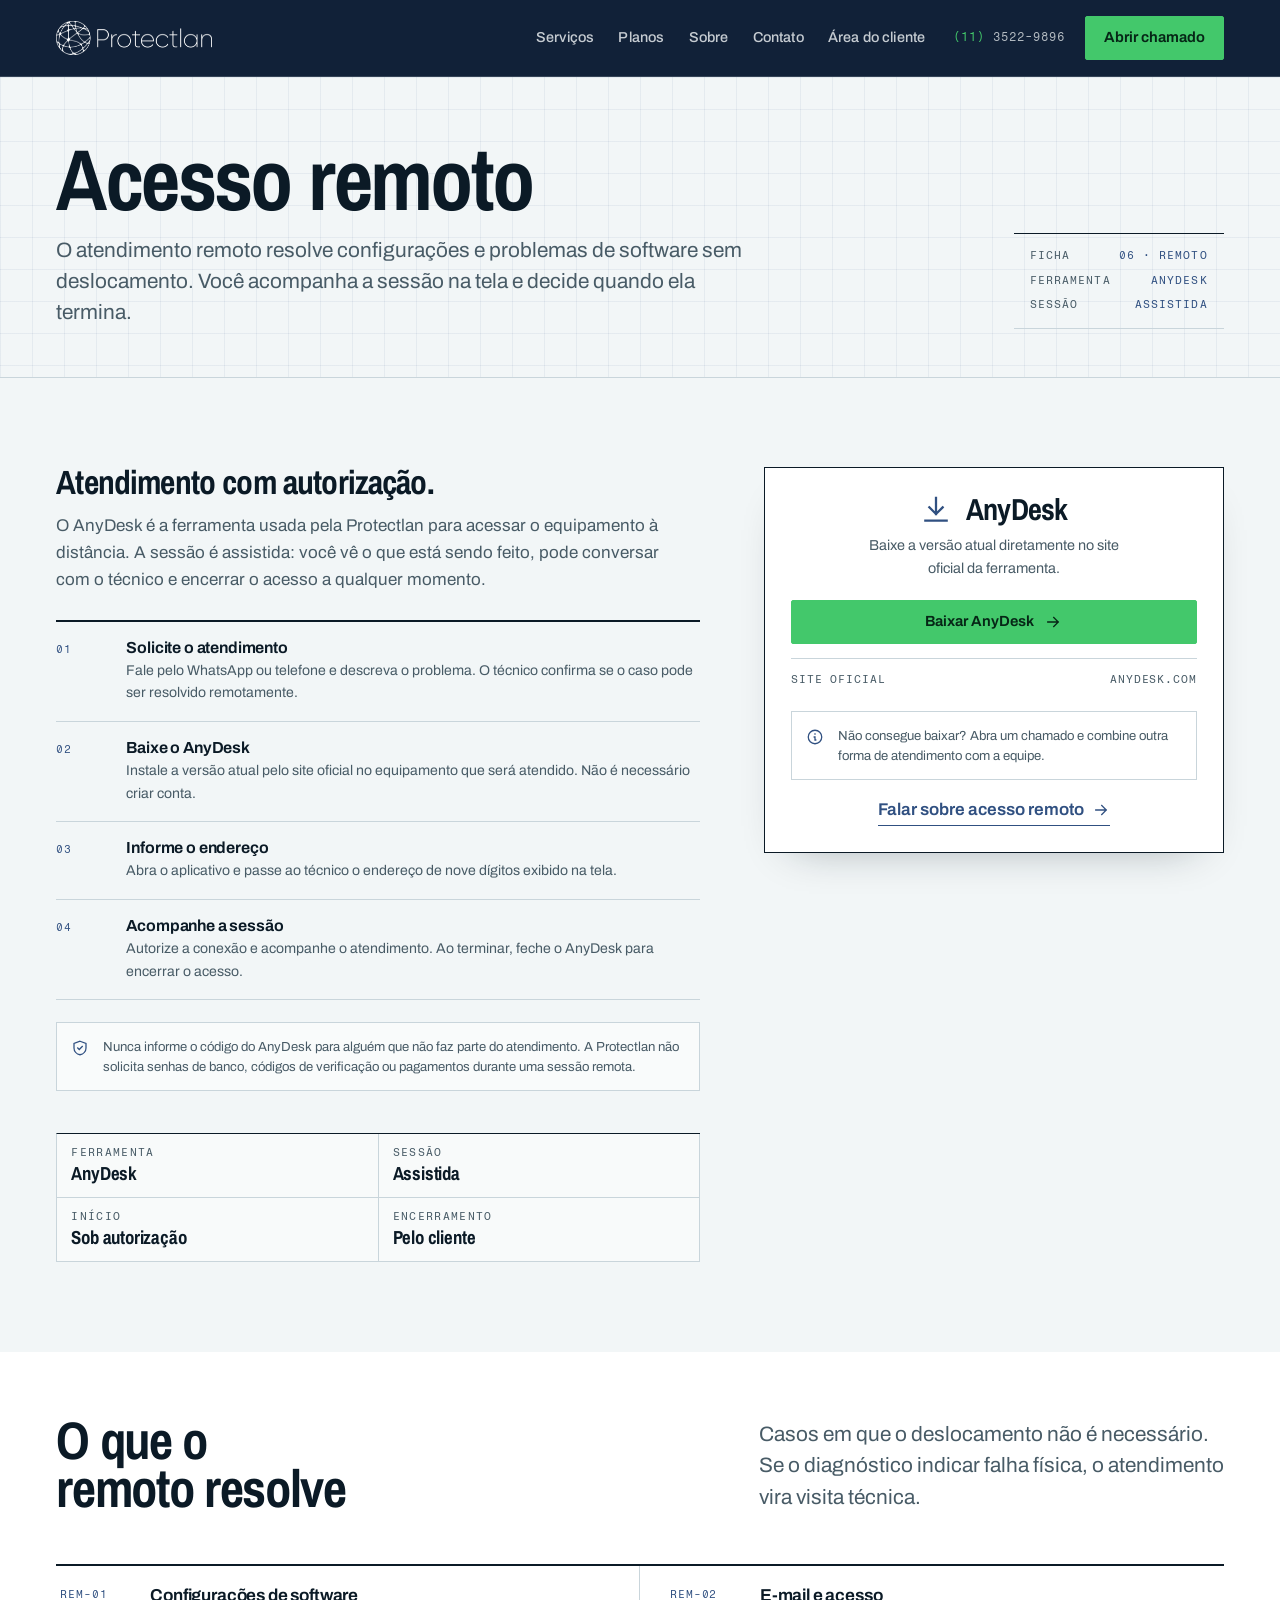
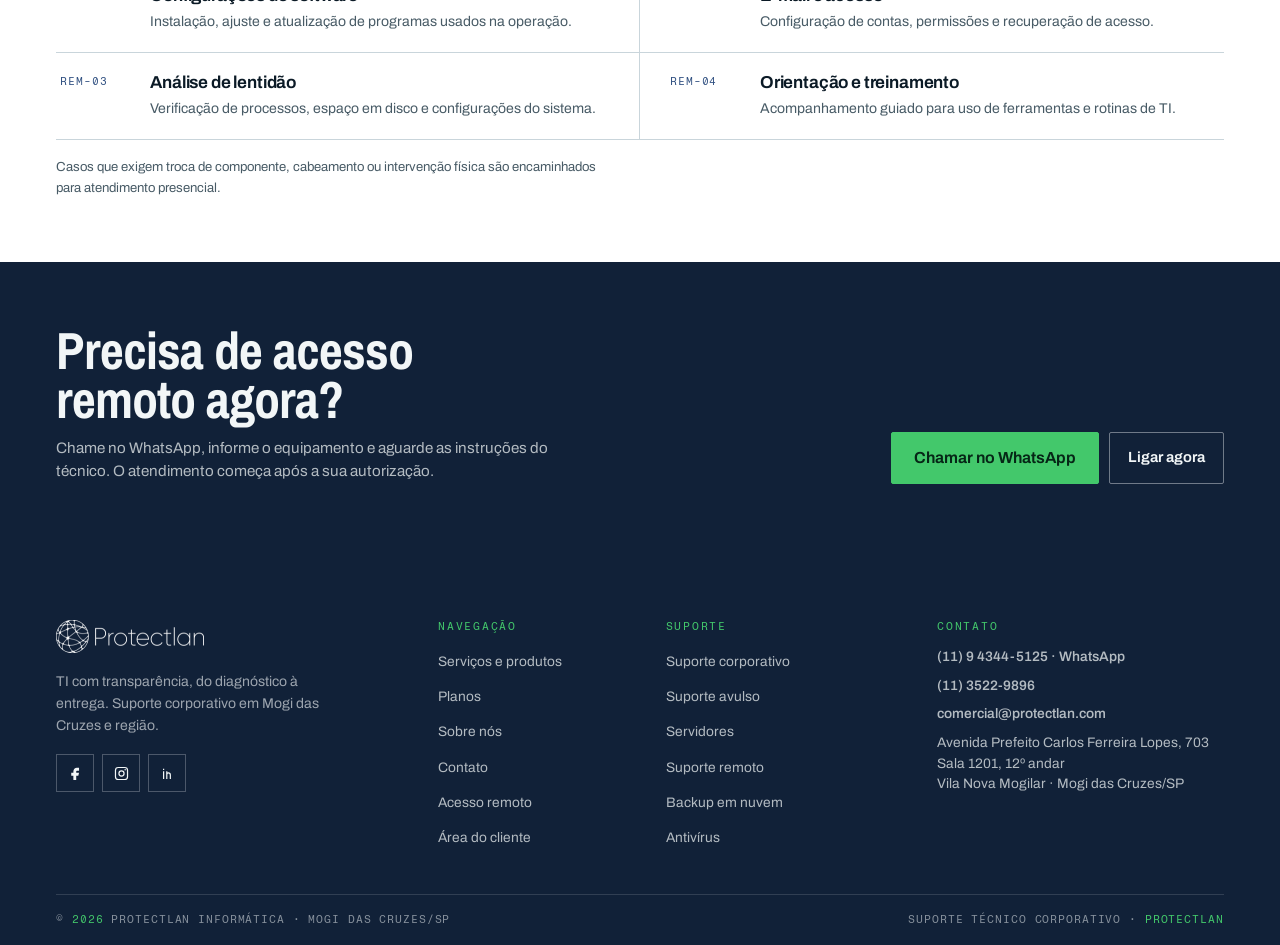
==== commit fc74c09c: "Mantém descrições do índice em uma linha e versiona assets - Em telas a partir de 1100px, a descriçã" ====
--- a/public/acesso-remoto.html
+++ b/public/acesso-remoto.html
@@ -13,7 +13,7 @@
 <link rel="icon" href="favicon.svg" type="image/svg+xml">
 <link rel="preload" href="fonts/archivo-narrow-latin-wght-normal.woff2" as="font" type="font/woff2" crossorigin>
 <link rel="preload" href="fonts/archivo-latin-wght-normal.woff2" as="font" type="font/woff2" crossorigin>
-<link rel="stylesheet" href="assets/css/site.css">
+<link rel="stylesheet" href="assets/css/site.css?v=dev">
 <script>document.documentElement.classList.replace("no-js", "js");</script>
 </head>
 <body class="hide-float">
@@ -239,6 +239,6 @@
   <span>WhatsApp</span>
 </a>
 
-<script src="assets/js/site.js"></script>
+<script src="assets/js/site.js?v=dev"></script>
 </body>
 </html>
--- a/public/assets/css/site.css
+++ b/public/assets/css/site.css
@@ -750,29 +750,133 @@
 .callout.is-active span { color: var(--ink); }
 .callout.is-active { box-shadow: 0 0 0 3px rgba(67, 200, 107, 0.22); }
 
-.callout-remoto { left: 4%; top: 64%; }
-.callout-servidores { left: 51%; top: 30%; }
-.callout-backup { left: 69%; top: 5%; }
-.callout-seguranca { left: 2%; top: 38%; }
-.callout-cabeamento { left: 63%; top: 78%; }
+.callout-remoto { left: 4%; top: 55%; }
+.callout-servidores { left: 63%; top: 30%; }
+.callout-backup { left: 66%; top: 2.5%; }
+.callout-seguranca { left: 17%; top: 13%; }
+.callout-cabeamento { left: 62%; top: 60%; }
 
 .plate-index { display: none; }
 
 /* Diagram drawing */
-.js .iso-node {
-  transition: opacity 240ms ease;
-}
-.iso-node .node-glow {
+.iso-node { cursor: pointer; }
+.iso-node .node-body {
+  transition: transform 420ms cubic-bezier(0.16, 1, 0.3, 1), filter 300ms ease;
+}
+.js .iso-node { transition: opacity 320ms ease; }
+.iso-node.is-dim { opacity: 0.5; }
+.iso-node.is-dim .node-body { filter: saturate(0.2); }
+.iso-node:hover { opacity: 1; }
+.iso-node.is-active .node-body { transform: translateY(-7px); }
+.node-ring,
+.node-halo {
   opacity: 0;
-  transition: opacity 220ms ease;
-}
-.iso-node.is-active .node-glow { opacity: 1; }
-.iso-node.is-dim { opacity: 0.45; }
-.iso-links path {
+  transition: opacity 300ms ease;
+}
+.node-halo { stroke-opacity: 0.28; }
+.iso-node.is-active .node-ring,
+.iso-node.is-active .node-halo { opacity: 1; }
+.ring-pulse {
+  transform-box: fill-box;
+  transform-origin: center;
+  animation: ring-pulse 2.2s cubic-bezier(0.2, 0.6, 0.3, 1) infinite;
+}
+@keyframes ring-pulse {
+  from { transform: scale(1); opacity: 0.9; }
+  to { transform: scale(1.45); opacity: 0; }
+}
+
+.iso-link {
+  stroke: #9fb3c8;
+  stroke-width: 1.4;
   stroke-dasharray: 5 6;
   animation: dash-flow 22s linear infinite;
-}
+  transition: stroke 300ms ease, stroke-width 300ms ease;
+}
+.iso-link.is-hot { stroke: var(--green); stroke-width: 2.2; stroke-dasharray: none; }
 @keyframes dash-flow { to { stroke-dashoffset: -220; } }
+.packet { opacity: 0.35; transition: opacity 300ms ease; }
+.packet.is-hot { opacity: 1; }
+
+.led { animation: led-blink 1.8s steps(2, jump-none) infinite; }
+@keyframes led-blink {
+  0%, 60% { opacity: 1; }
+  80% { opacity: 0.25; }
+  100% { opacity: 1; }
+}
+.cloud-float { animation: float 5s ease-in-out infinite; }
+@keyframes float {
+  0%, 100% { transform: translateY(0); }
+  50% { transform: translateY(-6px); }
+}
+.upload { animation: upload 2.4s ease-in-out infinite; }
+@keyframes upload {
+  0% { transform: translateY(8px); opacity: 0; }
+  30%, 70% { opacity: 1; }
+  100% { transform: translateY(-8px); opacity: 0; }
+}
+.shield { animation: shield-bob 3.6s ease-in-out infinite; }
+.shield > * { animation: none; }
+@keyframes shield-bob {
+  0%, 100% { translate: 0 0; }
+  50% { translate: 0 -4px; }
+}
+.screen-line {
+  stroke-dasharray: 60;
+  stroke-dashoffset: 60;
+  animation: type-line 3.6s ease-in-out infinite;
+}
+@keyframes type-line {
+  0% { stroke-dashoffset: 60; }
+  35%, 80% { stroke-dashoffset: 0; }
+  100% { stroke-dashoffset: 0; opacity: 0; }
+}
+.remote-waves .wave { animation: wave 1.8s ease-in-out infinite; opacity: 0.2; }
+.remote-waves .w2 { animation-delay: 0.2s; }
+.remote-waves .w3 { animation-delay: 0.4s; }
+@keyframes wave {
+  0%, 100% { opacity: 0.2; }
+  40% { opacity: 1; }
+}
+
+.plate-live i { position: relative; }
+.plate-live i::after {
+  content: "";
+  position: absolute;
+  inset: 0;
+  border-radius: 50%;
+  background: var(--green);
+  animation: live-ping 1.8s cubic-bezier(0, 0, 0.2, 1) infinite;
+}
+@keyframes live-ping {
+  from { transform: scale(1); opacity: 0.7; }
+  to { transform: scale(2.8); opacity: 0; }
+}
+
+.plate-readout.is-fresh > * { animation: readout-in 380ms cubic-bezier(0.16, 1, 0.3, 1) both; }
+.plate-readout.is-fresh > div { animation-delay: 40ms; }
+.plate-readout.is-fresh > a { animation-delay: 80ms; }
+@keyframes readout-in {
+  from { opacity: 0; transform: translateY(5px); }
+  to { opacity: 1; transform: none; }
+}
+.plate-progress {
+  height: 2px;
+  background: var(--rule);
+  overflow: hidden;
+}
+.plate-progress i {
+  display: block;
+  height: 100%;
+  width: 100%;
+  background: var(--green);
+  transform-origin: left;
+  transform: scaleX(0);
+}
+.plate-progress.is-running i { animation: progress var(--tour-ms, 4800ms) linear forwards; }
+.plate:hover .plate-progress.is-running i,
+.plate:focus-within .plate-progress.is-running i { animation-play-state: paused; }
+@keyframes progress { to { transform: scaleX(1); } }
 
 .plate {
   animation: plate-in 620ms cubic-bezier(0.16, 1, 0.3, 1) both;
@@ -823,14 +927,28 @@
   border-bottom: 1px solid var(--rule);
   color: var(--ink);
   text-decoration: none;
-  transition: background-color 200ms ease, color 200ms ease, padding-left 200ms ease;
+  transition: background-color 200ms ease, color 200ms ease;
+}
+@media (min-width: 1100px) {
+  .index-row { grid-template-columns: 92px minmax(0, 1fr) 30rem 40px; }
+  .row-desc { white-space: nowrap; }
 }
 .index-row:hover,
 .index-row:focus-visible {
   background: var(--blue);
   color: var(--sheet);
-  padding-left: 14px;
-}
+}
+.index-row .row-code,
+.index-row .row-name,
+.index-row .row-desc {
+  transition: color 200ms ease, transform 260ms cubic-bezier(0.16, 1, 0.3, 1);
+}
+.index-row:hover .row-code,
+.index-row:hover .row-name,
+.index-row:hover .row-desc,
+.index-row:focus-visible .row-code,
+.index-row:focus-visible .row-name,
+.index-row:focus-visible .row-desc { transform: translateX(10px); }
 .index-row .row-code {
   font-family: var(--font-mono);
   font-size: 0.6875rem;
@@ -1018,29 +1136,31 @@
   border: 1px solid var(--ink);
   min-width: 0;
 }
-.product-plate--feature { grid-row: span 2; }
+.product-plate {
+  transition: transform 260ms cubic-bezier(0.16, 1, 0.3, 1), box-shadow 260ms ease;
+}
+.product-plate:hover {
+  transform: translateY(-3px);
+  box-shadow: var(--shadow-soft);
+}
 .product-media {
+  position: relative;
   flex: 1;
-  display: flex;
-  align-items: center;
-  justify-content: center;
   min-height: 180px;
-  padding: 18px;
-  background:
-    linear-gradient(to right, rgba(48, 80, 129, 0.05) 1px, transparent 1px),
-    linear-gradient(to bottom, rgba(48, 80, 129, 0.05) 1px, transparent 1px),
-    #fbfdfe;
-  background-size: 24px 24px;
+  overflow: hidden;
+  background: #fbfdfe;
   border-bottom: 1px solid var(--rule);
 }
 .product-plate--feature .product-media { min-height: 380px; }
 .product-media img {
-  max-height: 290px;
-  width: auto;
-  object-fit: contain;
-  filter: drop-shadow(0 18px 22px rgba(11, 26, 38, 0.16));
-}
-.product-plate--feature .product-media img { max-height: 410px; }
+  position: absolute;
+  inset: 0;
+  width: 100%;
+  height: 100%;
+  object-fit: cover;
+  transition: transform 700ms cubic-bezier(0.16, 1, 0.3, 1);
+}
+.product-plate:hover .product-media img { transform: scale(1.05); }
 .product-body { padding: 18px 20px 20px; }
 .product-body .code { display: block; margin-bottom: 6px; }
 .product-body h3 { font-size: 1.25rem; }
@@ -1057,8 +1177,7 @@
   gap: 18px;
   min-height: 0;
 }
-.product-stack .product-media { min-height: 120px; padding: 12px; }
-.product-stack .product-media img { max-height: 110px; }
+.product-stack .product-media { min-height: 150px; }
 
 /* Plans ------------------------------------------------------------------- */
 .plan-split {
@@ -1195,8 +1314,9 @@
   color: var(--ink);
 }
 .stub-code span { color: var(--blue); }
-.stub-subject {
-  margin-top: 8px;
+.client-band .stub-subject {
+  margin-top: 10px;
+  color: var(--ink);
   font-family: var(--font-display);
   font-size: 1.35rem;
   font-weight: 700;
@@ -1220,13 +1340,19 @@
 }
 .stub-meta dd {
   margin-top: 2px;
+  color: var(--ink);
   font-size: 0.78rem;
   font-weight: 600;
 }
+.stub-foot {
+  display: flex;
+  align-items: center;
+  justify-content: space-between;
+  gap: 12px;
+  margin-top: 18px;
+}
 .stub-stamp {
-  position: absolute;
-  right: 18px;
-  bottom: 16px;
+  flex: none;
   transform: rotate(-6deg);
   border: 2px solid var(--green);
   color: var(--green-dark);
@@ -1237,9 +1363,6 @@
   text-transform: uppercase;
 }
 .stub-example {
-  position: absolute;
-  left: 24px;
-  bottom: 18px;
   font-family: var(--font-mono);
   font-size: 0.6875rem;
   letter-spacing: 0.12em;
@@ -1248,32 +1371,56 @@
 }
 
 /* Brands ------------------------------------------------------------------ */
-.brand-strip {
-  display: grid;
-  grid-template-columns: repeat(6, minmax(0, 1fr));
+.brand-marquee {
+  --brand-gap: clamp(40px, 5vw, 72px);
+  display: flex;
+  overflow: hidden;
   border-top: 1px solid var(--rule);
-  border-left: 1px solid var(--rule);
-}
-.brand-cell {
+  border-bottom: 1px solid var(--rule);
+  -webkit-mask-image: linear-gradient(90deg, transparent, #000 8%, #000 92%, transparent);
+          mask-image: linear-gradient(90deg, transparent, #000 8%, #000 92%, transparent);
+}
+.brand-track {
+  display: flex;
+  align-items: center;
+  flex: none;
+  gap: var(--brand-gap);
+  margin: 0;
+  padding: 0 calc(var(--brand-gap) / 2);
+  list-style: none;
+  animation: brand-scroll 38s linear infinite;
+}
+.brand-marquee:hover .brand-track,
+.brand-marquee:focus-within .brand-track { animation-play-state: paused; }
+@keyframes brand-scroll {
+  to { transform: translateX(-100%); }
+}
+.brand-logo {
   display: flex;
   align-items: center;
   justify-content: center;
-  min-height: 94px;
-  padding: 18px;
-  border-right: 1px solid var(--rule);
-  border-bottom: 1px solid var(--rule);
-  background: rgba(255, 255, 255, 0.38);
-}
-.brand-cell img {
-  max-width: 100%;
+  height: 104px;
+  padding: 0 6px;
+}
+.brand-logo img {
+  width: auto;
+  max-width: 180px;
   max-height: 34px;
-  width: auto;
   filter: grayscale(1);
-  opacity: 0.66;
-  transition: filter 200ms ease, opacity 200ms ease;
-}
-.brand-cell:hover img { filter: grayscale(0); opacity: 1; }
-.brand-cell:nth-child(3) img { max-height: 28px; }
+  opacity: 0.6;
+  transition: filter 220ms ease, opacity 220ms ease, transform 220ms ease;
+}
+.brand-logo--slim img { max-height: 28px; }
+.brand-logo--mark img { max-height: 52px; }
+.brand-logo:hover img,
+.brand-logo:focus-visible img { filter: none; opacity: 1; transform: scale(1.06); }
+.brand-logo:focus-visible { outline: 2px solid var(--blue); outline-offset: 4px; }
+
+@media (prefers-reduced-motion: reduce) {
+  .brand-marquee { -webkit-mask-image: none; mask-image: none; overflow-x: auto; }
+  .brand-track { animation: none; }
+  .brand-track[aria-hidden="true"] { display: none; }
+}
 
 /* Footer ------------------------------------------------------------------ */
 .site-footer {
@@ -1409,7 +1556,8 @@
     transition-duration: 0.001ms !important;
   }
   .js [data-reveal] { opacity: 1; transform: none; }
-  .iso-links path { animation: none; }
+  .iso-link { animation: none; }
+  .packet, .plate-progress { display: none; }
 }
 
 /* Subpage head ------------------------------------------------------------ */
@@ -1757,7 +1905,11 @@
   font-size: clamp(1.15rem, 1rem + 0.6vw, 1.4rem);
   line-height: 1.45;
 }
-.about-grid--values { margin-top: clamp(36px, 5vw, 64px); }
+.about-grid--values {
+  margin-top: clamp(36px, 5vw, 64px);
+  grid-template-columns: minmax(0, 5fr) minmax(0, 7fr);
+}
+.value:last-child:nth-child(odd) { grid-column: 1 / -1; }
 .about-subhead { margin-top: 36px; }
 .about-photo {
   margin: 0;
@@ -2572,7 +2724,6 @@
   .client-band .shell { grid-template-columns: 1fr; }
   .stamp-wrap { min-height: 0; justify-content: flex-start; }
   .product-wall { grid-template-columns: 1fr; }
-  .product-plate--feature { grid-row: auto; }
   .product-stack { grid-template-columns: repeat(2, minmax(0, 1fr)); grid-template-rows: auto; }
   .product-row { grid-template-columns: minmax(140px, 180px) minmax(0, 1fr); }
   .product-row-side {
@@ -2586,8 +2737,6 @@
   .cta-strip { grid-template-columns: 1fr; align-items: start; }
   .cta-strip .actions { justify-self: start; }
   .product-plate--feature .product-media { min-height: 300px; }
-  .product-plate--feature .product-media img { max-height: 320px; }
-  .brand-strip { grid-template-columns: repeat(3, minmax(0, 1fr)); }
   .footer-grid { grid-template-columns: repeat(2, minmax(0, 1fr)); }
   .services-layout { grid-template-columns: 1fr; }
   .toc { position: static; }
@@ -2734,11 +2883,9 @@
   .hero-sub { margin-top: 18px; }
   .conditions { margin-top: 28px; }
   .product-stack { grid-template-columns: 1fr; }
-  .product-plate--feature .product-media { min-height: 250px; }
-  .product-plate--feature .product-media img { max-height: 260px; }
+  .product-plate--feature .product-media { min-height: 240px; }
   .product-row { grid-template-columns: 1fr; gap: 16px; }
   .product-row-media img { height: 200px; }
-  .brand-strip { grid-template-columns: repeat(2, minmax(0, 1fr)); }
   .footer-grid { grid-template-columns: 1fr; gap: 28px; }
   .footer-bottom { flex-direction: column; align-items: flex-start; gap: 6px; }
   .toc ol { grid-template-columns: 1fr; }
@@ -2752,8 +2899,6 @@
   .field--full { grid-column: auto; }
   .steps { grid-template-columns: 1fr; }
   .stub-meta { grid-template-columns: repeat(2, minmax(0, 1fr)); }
-  .stub-stamp { position: static; display: inline-block; margin-top: 14px; }
-  .stub-example { position: static; display: block; margin-top: 10px; }
   .protocol-stub { transform: none; }
   .client-form-plate { padding: 20px 16px; }
   .ticket > summary { grid-template-columns: minmax(0, 1fr) 24px; }
@@ -2763,7 +2908,10 @@
   .ticket-caret { grid-column: 2; grid-row: 1 / span 3; }
   .ticket-meta { grid-template-columns: 1fr; gap: 8px; }
   .wa-float { right: 12px; bottom: 12px; padding: 10px 12px; }
-  .brand-cell { min-height: 78px; }
+  .brand-logo { height: 84px; }
+  .brand-logo img { max-width: 140px; max-height: 28px; }
+  .brand-logo--slim img { max-height: 22px; }
+  .brand-logo--mark img { max-height: 44px; }
 }
 
 @media (max-width: 520px) {
@@ -2814,3 +2962,153 @@
   .download-plate { padding: 20px; }
   .footer-brand img { width: 136px; }
 }
+
+/* ==========================================================================
+   Motion & interaction layer
+   ========================================================================== */
+
+/* Scroll progress under the header */
+.scroll-progress {
+  position: absolute;
+  left: 0;
+  right: 0;
+  bottom: -1px;
+  height: 2px;
+  background: var(--green);
+  transform-origin: left;
+  transform: scaleX(var(--progress, 0));
+  pointer-events: none;
+}
+
+/* Headline words rise in on load */
+.js .h1-anim .w {
+  display: inline-block;
+  opacity: 0;
+  transform: translateY(0.35em);
+  animation: word-in 760ms cubic-bezier(0.16, 1, 0.3, 1) forwards;
+  animation-delay: calc(var(--i) * 70ms + 80ms);
+}
+@keyframes word-in {
+  to { opacity: 1; transform: none; }
+}
+
+/* Staggered children inside revealed groups */
+.js .reveal-stagger > * {
+  opacity: 0;
+  transform: translateY(12px);
+  transition: opacity 520ms cubic-bezier(0.16, 1, 0.3, 1),
+              transform 520ms cubic-bezier(0.16, 1, 0.3, 1),
+              background-color 200ms ease;
+  transition-delay: calc(var(--i, 0) * 70ms + 120ms), calc(var(--i, 0) * 70ms + 120ms), 0ms;
+}
+.js .reveal-stagger.is-in > * { opacity: 1; transform: none; }
+
+/* Rows and cells respond to the cursor */
+.solution,
+.value,
+.step {
+  transition: background-color 200ms ease;
+}
+.solution:hover,
+.value:hover,
+.step:hover { background-color: rgba(255, 255, 255, 0.75); }
+.solution-code,
+.value-code,
+.step-code { transition: color 200ms ease, transform 200ms ease; display: inline-block; }
+.solution:hover .solution-code,
+.value:hover .value-code,
+.step:hover .step-code { color: var(--green-dark); transform: translateX(3px); }
+
+/* Arriving at an anchor highlights the target */
+.solution:target,
+.service-block:target,
+.product-row:target {
+  animation: target-flash 2.4s ease-out 300ms both;
+}
+@keyframes target-flash {
+  0%, 30% { background-color: rgba(67, 200, 107, 0.16); }
+  100% { background-color: transparent; }
+}
+
+/* Primary buttons get a little lift */
+.btn-primary:hover { box-shadow: 0 12px 22px -16px rgba(33, 122, 68, 0.9); }
+.btn:hover { transform: translateY(-1px); }
+.btn:active { transform: translateY(1px); box-shadow: none; }
+
+/* Service product thumbnails: photo fills the frame */
+.product-row-media {
+  overflow: hidden;
+  border: 1px solid var(--rule);
+  background: var(--sheet);
+}
+.product-row-media img {
+  height: 172px;
+  padding: 0;
+  border: 0;
+  object-fit: cover;
+  transition: transform 700ms cubic-bezier(0.16, 1, 0.3, 1);
+}
+.product-row:hover .product-row-media img { transform: scale(1.05); }
+.service-photo { transition: transform 260ms cubic-bezier(0.16, 1, 0.3, 1), box-shadow 260ms ease; }
+.service-photo:hover { transform: translateY(-3px); box-shadow: var(--shadow-soft); }
+
+/* Rubber stamps press onto the page */
+.stamp-wrap.is-in .stamp {
+  animation: stamp-press 620ms cubic-bezier(0.3, 1.5, 0.5, 1) 260ms both;
+}
+@keyframes stamp-press {
+  0% { opacity: 0; transform: rotate(-14deg) scale(1.7); }
+  60% { opacity: 1; }
+  100% { opacity: 1; transform: rotate(-4deg) scale(1); }
+}
+.protocol-stub.is-in .stub-stamp {
+  animation: stub-press 560ms cubic-bezier(0.3, 1.5, 0.5, 1) 1100ms both;
+}
+@keyframes stub-press {
+  0% { opacity: 0; transform: rotate(-18deg) scale(1.9); }
+  60% { opacity: 1; }
+  100% { opacity: 1; transform: rotate(-6deg) scale(1); }
+}
+.protocol-stub { transition: transform 400ms cubic-bezier(0.16, 1, 0.3, 1); }
+.protocol-stub:hover { transform: rotate(0deg) translateY(-4px); }
+
+/* FAQ answers slide open */
+.faq summary { transition: color 160ms ease; }
+.faq summary:hover { color: var(--blue); }
+.faq details[open] > :not(summary) {
+  animation: faq-open 340ms cubic-bezier(0.16, 1, 0.3, 1);
+}
+@keyframes faq-open {
+  from { opacity: 0; transform: translateY(-6px); }
+  to { opacity: 1; transform: none; }
+}
+
+/* Floating WhatsApp pings a few times to be noticed */
+.wa-float::after {
+  content: "";
+  position: absolute;
+  inset: -1px;
+  border: 2px solid var(--green);
+  border-radius: inherit;
+  opacity: 0;
+  pointer-events: none;
+  animation: wa-ping 2.2s cubic-bezier(0, 0, 0.2, 1) 3.5s 3;
+}
+@keyframes wa-ping {
+  0% { opacity: 0.9; transform: scale(1); }
+  100% { opacity: 0; transform: scale(1.35, 1.6); }
+}
+
+/* Footer links nudge on hover */
+.footer-col a { transition: color 160ms ease, padding-left 200ms ease; }
+.footer-col a:hover { padding-left: 4px; }
+
+@media (prefers-reduced-motion: reduce) {
+  .js .h1-anim .w,
+  .js .reveal-stagger > * { opacity: 1; transform: none; animation: none; }
+  .scroll-progress { display: none; }
+  .btn:hover,
+  .product-plate:hover,
+  .service-photo:hover,
+  .protocol-stub:hover { transform: none; }
+}
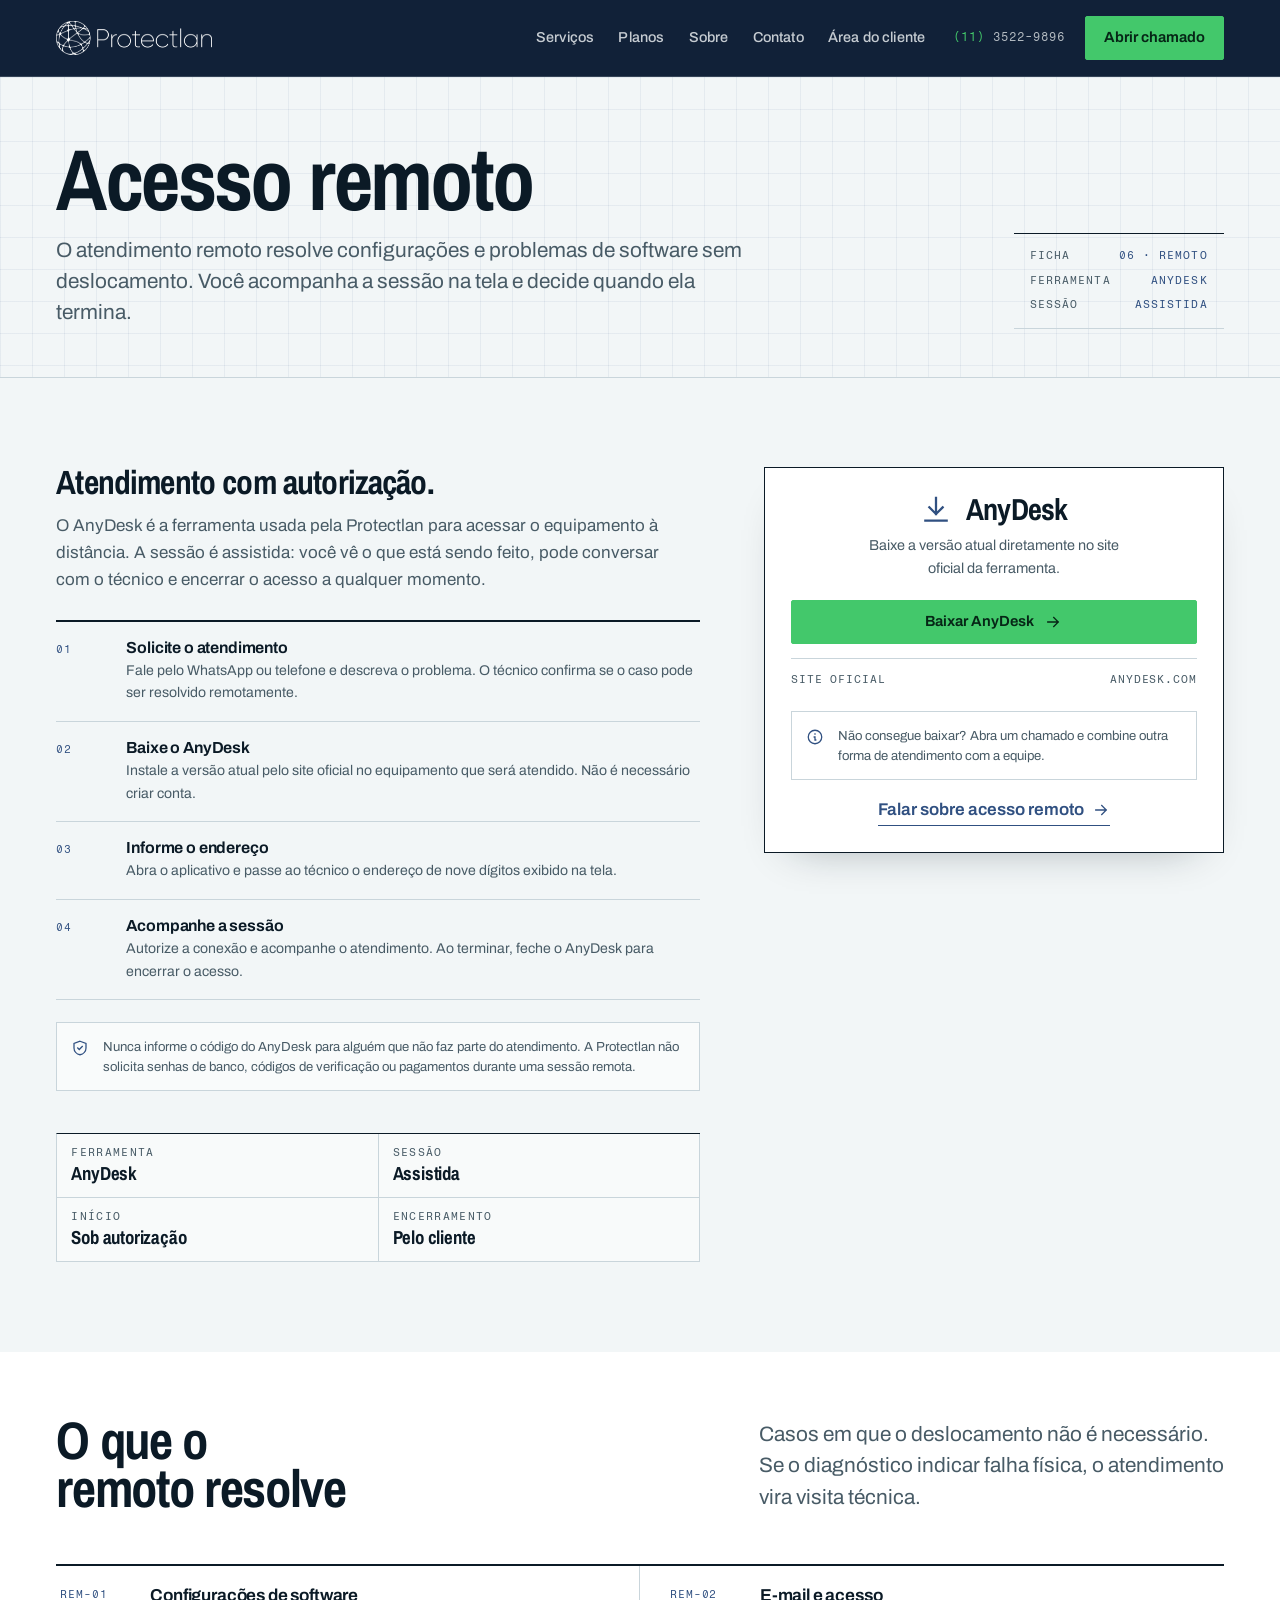
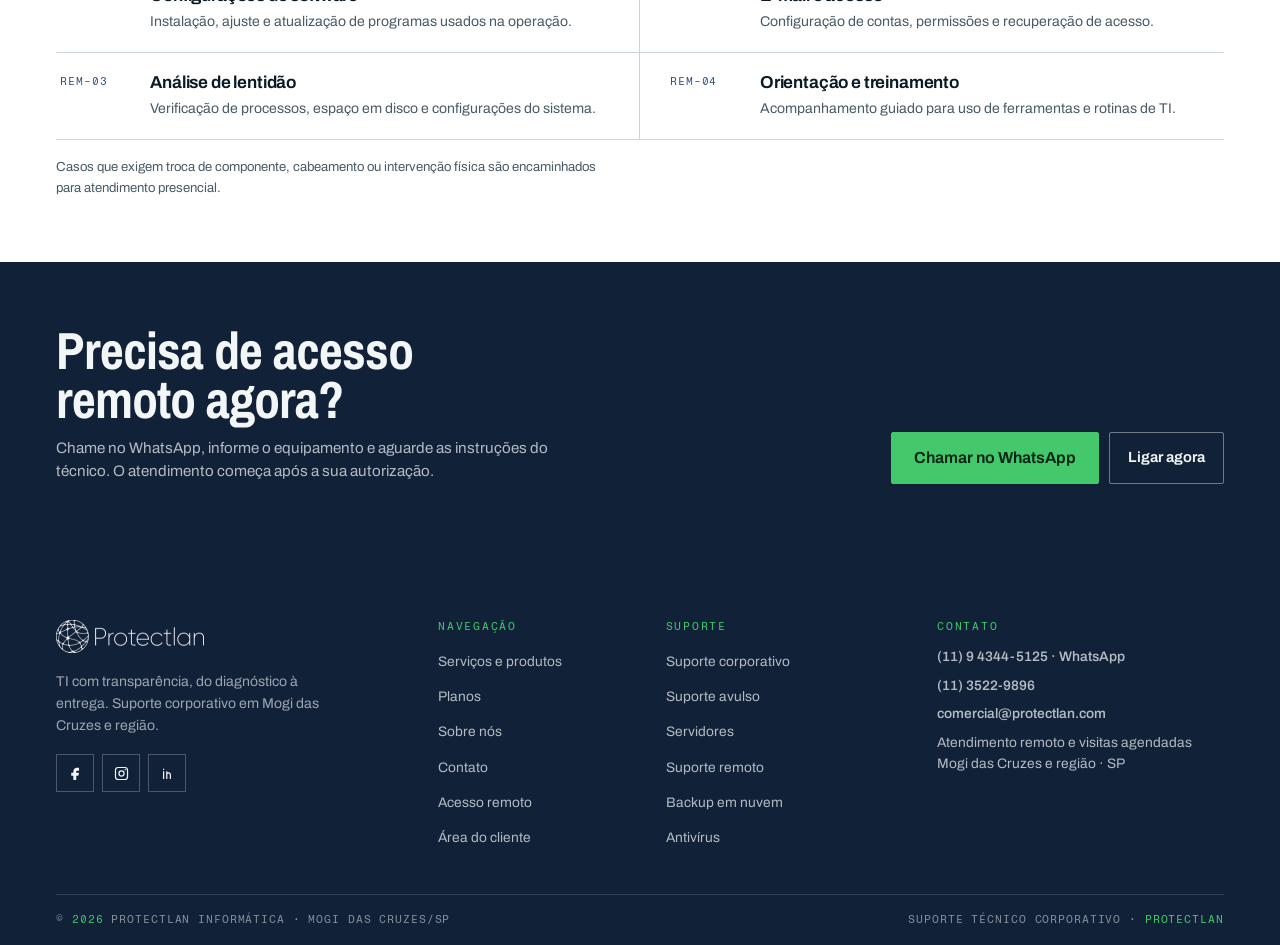
==== commit 15b94843: "Remove o endereço físico do site A Protectlan não tem mais endereço fixo. - Rodapé das 7 páginas: en" ====
--- a/public/acesso-remoto.html
+++ b/public/acesso-remoto.html
@@ -223,7 +223,7 @@
           <li><a href="https://wa.me/5511943445125" target="_blank" rel="noopener">(11) 9 4344-5125 · WhatsApp</a></li>
           <li><a href="tel:+551135229896">(11) 3522-9896</a></li>
           <li><a href="mailto:comercial@protectlan.com">comercial@protectlan.com</a></li>
-          <li><address>Avenida Prefeito Carlos Ferreira Lopes, 703<br>Sala 1201, 12º andar<br>Vila Nova Mogilar · Mogi das Cruzes/SP</address></li>
+          <li><p class="footer-note">Atendimento remoto e visitas agendadas<br>Mogi das Cruzes e região · SP</p></li>
         </ul>
       </div>
     </div>
--- a/public/assets/css/site.css
+++ b/public/assets/css/site.css
@@ -1453,7 +1453,6 @@
 }
 .footer-col ul { display: grid; gap: 8px; }
 .footer-col a,
-.footer-col address,
 .footer-col p {
   font-size: 0.86rem;
   line-height: 1.5;
@@ -2031,19 +2030,20 @@
 .channel .icon--sm { transition: transform 160ms ease; }
 .channel .link-arrow { font-size: 0.75rem; }
 
-.address-plate {
+.area-plate {
   margin-top: 22px;
   border: 1px solid var(--ink);
   background: var(--sheet);
 }
-.address-plate .plate-head { border-bottom: 1px solid var(--rule); }
-.address-body { padding: 18px; }
-.address-body p { font-size: 0.94rem; line-height: 1.55; color: var(--muted); }
-.address-body strong { color: var(--ink); }
-.address-body .link-arrow { margin-top: 14px; font-size: 0.82rem; }
-.address-coords {
-  display: flex;
-  gap: 16px;
+.area-plate .plate-head { border-bottom: 1px solid var(--rule); }
+.area-body { padding: 18px; }
+.area-body p { font-size: 0.94rem; line-height: 1.55; color: var(--muted); }
+.area-body strong { color: var(--ink); }
+.area-body .link-arrow { margin-top: 14px; font-size: 0.82rem; }
+.area-coords {
+  display: flex;
+  flex-wrap: wrap;
+  gap: 6px 16px;
   margin-top: 14px;
   padding-top: 12px;
   border-top: 1px solid var(--rule-soft);
